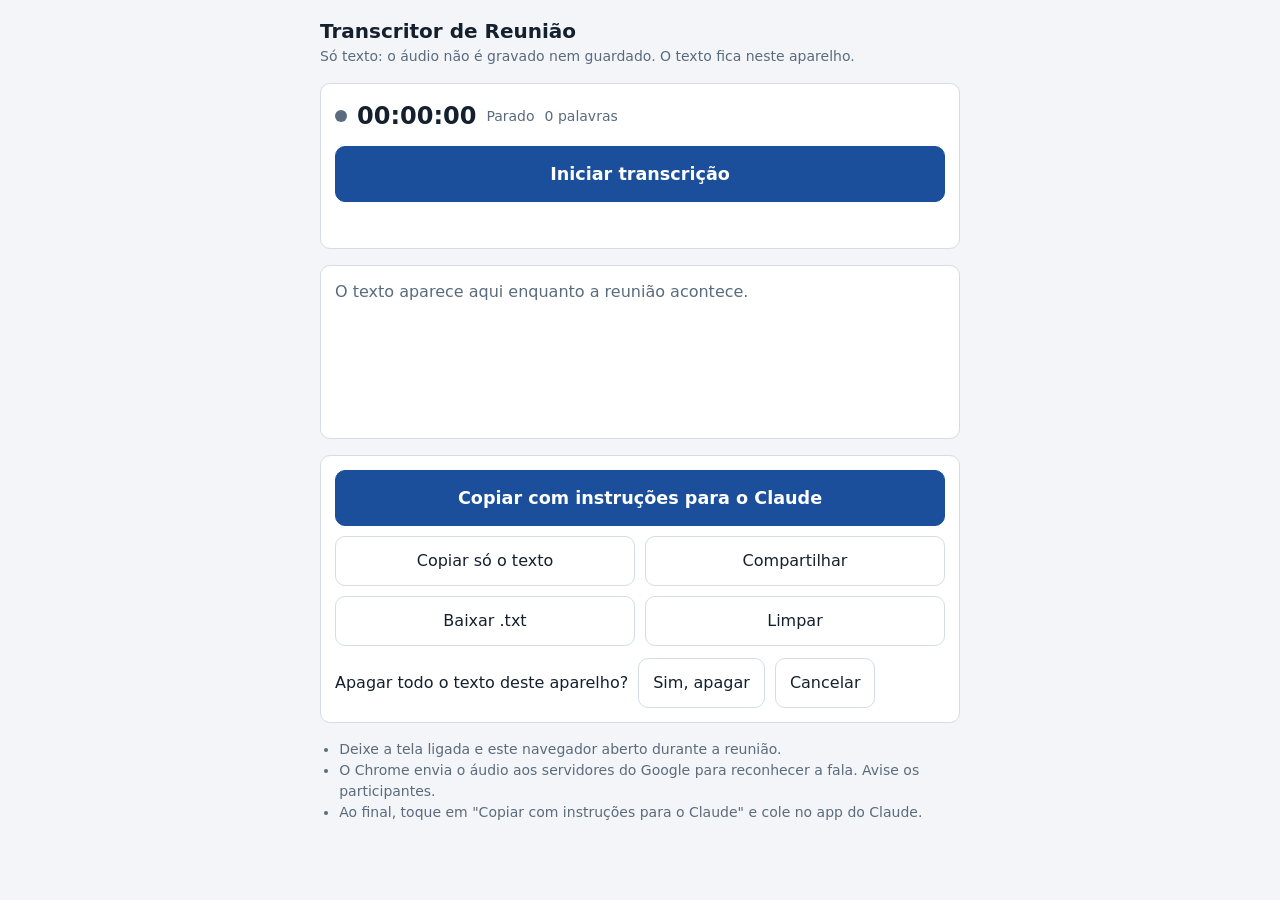
==== index.html @ 166cb1e6 "Transcritor de reunião (página web) Co-Authored-By: Claude Sonnet 5.5 <noreply@anthropic.com>" ====
<!doctype html>
<html lang="pt-BR">
<head>
<meta charset="utf-8">
<meta name="viewport" content="width=device-width, initial-scale=1, viewport-fit=cover">
<meta name="color-scheme" content="light dark">
<title>Transcritor de Reunião</title>
<style>
  /* Layout: coluna única de celular; controle grande no topo, texto ao vivo no meio, ações de saída embaixo. */
  :root {
    --bg: #f3f5f8; --fg: #14202e; --muted: #5a6b7d; --card: #ffffff; --line: #d5dce5;
    --accent: #1b4f9c; --accent-fg: #ffffff; --rec: #c0392b; --ok: #1f7a4d; --warn: #9a6200;
  }
  @media (prefers-color-scheme: dark) {
    :root { --bg: #0e151d; --fg: #e6edf5; --muted: #93a3b5; --card: #172230; --line: #2a3a4d;
      --accent: #6fa3ec; --accent-fg: #08121f; --rec: #ff6b5b; --ok: #4cc58a; --warn: #e0a84a; }
  }
  * { box-sizing: border-box; }
  html, body { margin: 0; }
  body { background: var(--bg); color: var(--fg); font: 16px/1.5 system-ui, -apple-system, "Segoe UI", Roboto, sans-serif;
    padding-inline: 16px; padding-block: max(16px, env(safe-area-inset-top)) max(24px, env(safe-area-inset-bottom)); }
  main { max-width: 640px; margin: 0 auto; display: flex; flex-direction: column; gap: 16px; }
  h1 { font-size: 1.25rem; margin: 0; }
  .sub { color: var(--muted); font-size: .875rem; margin: 0; }
  .card { background: var(--card); border: 1px solid var(--line); border-radius: 10px; padding: 14px; }
  .painel { display: flex; flex-direction: column; gap: 12px; }
  .estado { display: flex; align-items: center; gap: 10px; font-variant-numeric: tabular-nums; flex-wrap: wrap; }
  .ponto { width: 12px; height: 12px; border-radius: 50%; background: var(--muted); flex: none; }
  .gravando .ponto { background: var(--rec); animation: pulsa 1.2s infinite; }
  @keyframes pulsa { 50% { opacity: .25; } }
  @media (prefers-reduced-motion: reduce) { .gravando .ponto { animation: none; } }
  .tempo { font-size: 1.5rem; font-weight: 700; }
  .meta { color: var(--muted); font-size: .875rem; }
  button { font: inherit; border: 1px solid var(--line); background: var(--card); color: var(--fg);
    border-radius: 10px; padding: 12px 14px; min-height: 48px; cursor: pointer; }
  button:focus-visible { outline: 3px solid var(--accent); outline-offset: 2px; }
  button.principal { background: var(--accent); color: var(--accent-fg); border-color: var(--accent); font-weight: 700; font-size: 1.1rem; min-height: 56px; }
  .gravando button.principal { background: var(--rec); border-color: var(--rec); color: #fff; }
  .grade { display: grid; grid-template-columns: 1fr 1fr; gap: 10px; }
  .grade .largo { grid-column: 1 / -1; }
  #texto { max-height: 46vh; overflow-y: auto; min-height: 9rem; white-space: pre-wrap; word-wrap: break-word; overflow-wrap: anywhere; }
  .linha { margin: 0 0 8px; }
  .hora { color: var(--muted); font-variant-numeric: tabular-nums; font-size: .8125rem; margin-right: 6px; }
  .parcial { color: var(--muted); font-style: italic; }
  .vazio { color: var(--muted); }
  #aviso { font-size: .9rem; min-height: 1.4em; margin: 0; }
  #aviso.erro { color: var(--rec); } #aviso.ok { color: var(--ok); } #aviso.atencao { color: var(--warn); }
  .confirma { display: flex; gap: 10px; align-items: center; flex-wrap: wrap; }
  ul.notas { margin: 0; padding-left: 1.2rem; color: var(--muted); font-size: .875rem; }
</style>
</head>
<body>
<main id="raiz">
  <header>
    <h1>Transcritor de Reunião</h1>
    <p class="sub">Só texto: o áudio não é gravado nem guardado. O texto fica neste aparelho.</p>
  </header>

  <section class="card painel" aria-label="Controle">
    <div class="estado">
      <span class="ponto" aria-hidden="true"></span>
      <span class="tempo" id="tempo">00:00:00</span>
      <span class="meta" id="estado">Parado</span>
      <span class="meta" id="palavras">0 palavras</span>
    </div>
    <button class="principal" id="btnIniciar" type="button">Iniciar transcrição</button>
    <p id="aviso" role="status" aria-live="polite"></p>
  </section>

  <section class="card" aria-label="Texto">
    <div id="texto" tabindex="0"><span class="vazio">O texto aparece aqui enquanto a reunião acontece.</span></div>
  </section>

  <section class="card painel" aria-label="Saída">
    <div class="grade">
      <button class="largo principal" id="btnClaude" type="button">Copiar com instruções para o Claude</button>
      <button id="btnTexto" type="button">Copiar só o texto</button>
      <button id="btnCompartilhar" type="button">Compartilhar</button>
      <button id="btnBaixar" type="button">Baixar .txt</button>
      <button id="btnLimpar" type="button">Limpar</button>
    </div>
    <div class="confirma" id="confirma" hidden>
      <span>Apagar todo o texto deste aparelho?</span>
      <button id="btnSim" type="button">Sim, apagar</button>
      <button id="btnNao" type="button">Cancelar</button>
    </div>
  </section>

  <ul class="notas">
    <li>Deixe a tela ligada e este navegador aberto durante a reunião.</li>
    <li>O Chrome envia o áudio aos servidores do Google para reconhecer a fala. Avise os participantes.</li>
    <li>Ao final, toque em "Copiar com instruções para o Claude" e cole no app do Claude.</li>
  </ul>
</main>

<script>
(function () {
  "use strict";
  var CHAVE = "transcritor_reuniao_v1";
  var PROMPT = [
    "Abaixo está a transcrição bruta de uma reunião presencial, gerada por reconhecimento de voz. Não há identificação de quem fala. Faça um ETL completo e entregue um documento organizado.",
    "",
    "1) CORREÇÃO DE PORTUGUÊS (obrigatória): todo o texto deve sair em português do Brasil corrigido gramaticalmente e ortograficamente (acentuação, crase, concordância, regência, pontuação, maiúsculas). A fala oral vira escrita clara, sem mudar o sentido. Corrija erros evidentes de reconhecimento de voz (palavras trocadas, nomes, siglas) usando o contexto. Se algo estiver ambíguo, marque \"(trecho incerto)\". Não invente fatos nem atribua falas por suposição.",
    "",
    "2) ORGANIZAÇÃO: remova vícios de fala, repetições e conversa paralela. Agrupe por assunto.",
    "",
    "3) DOCUMENTO FINAL, com as seções:",
    "- Cabeçalho (título, data, duração aproximada, participantes citados)",
    "- Resumo executivo (até 8 linhas)",
    "- Decisões tomadas",
    "- Pendências e próximos passos (tabela: ação | responsável | prazo)",
    "- Tópicos discutidos (um bloco por assunto)",
    "- Números, datas, nomes e valores citados",
    "- Dúvidas em aberto e trechos incertos",
    "- Glossário (se houver termos técnicos)",
    "",
    "4) Antes de entregar, releia tudo procurando erros de português e corrija.",
    "",
    "Transcrição:"
  ].join("\n");

  var $ = function (id) { return document.getElementById(id); };
  var raiz = $("raiz"), elTexto = $("texto"), elTempo = $("tempo"), elEstado = $("estado"),
      elPalavras = $("palavras"), elAviso = $("aviso"), btnIniciar = $("btnIniciar");

  var SR = window.SpeechRecognition || window.webkitSpeechRecognition;
  var estado = { linhas: [], decorrido: 0 };   // linhas: {t: segundos, s: texto}
  var rec = null, rodando = false, parcial = "", ultimoFinal = "";
  var inicioSessao = 0, base = 0, relogio = null, wake = null, reinicios = 0;

  function pad(n) { return (n < 10 ? "0" : "") + n; }
  function hhmmss(s) { s = Math.floor(s); return pad(Math.floor(s / 3600)) + ":" + pad(Math.floor(s % 3600 / 60)) + ":" + pad(s % 60); }
  function aviso(msg, tipo) { elAviso.textContent = msg || ""; elAviso.className = tipo || ""; }

  function salvar() { try { localStorage.setItem(CHAVE, JSON.stringify(estado)); } catch (e) {} }
  function carregar() {
    try {
      var d = JSON.parse(localStorage.getItem(CHAVE) || "null");
      if (d && Array.isArray(d.linhas)) { estado = { linhas: d.linhas, decorrido: +d.decorrido || 0 }; }
    } catch (e) {}
  }

  function textoPuro() {
    return estado.linhas.map(function (l) { return "[" + hhmmss(l.t) + "] " + l.s; }).join("\n");
  }
  function contarPalavras() {
    return estado.linhas.reduce(function (n, l) { return n + l.s.split(/\s+/).filter(Boolean).length; }, 0);
  }

  function desenhar() {
    elTexto.textContent = "";
    if (!estado.linhas.length && !parcial) {
      var v = document.createElement("span"); v.className = "vazio";
      v.textContent = "O texto aparece aqui enquanto a reunião acontece.";
      elTexto.appendChild(v);
    }
    estado.linhas.forEach(function (l) {
      var p = document.createElement("p"); p.className = "linha";
      var h = document.createElement("span"); h.className = "hora"; h.textContent = hhmmss(l.t);
      p.appendChild(h); p.appendChild(document.createTextNode(l.s));
      elTexto.appendChild(p);
    });
    if (parcial) {
      var q = document.createElement("p"); q.className = "linha parcial"; q.textContent = parcial;
      elTexto.appendChild(q);
    }
    elTexto.scrollTop = elTexto.scrollHeight;
    var n = contarPalavras();
    elPalavras.textContent = n + (n === 1 ? " palavra" : " palavras");
  }

  function segundosAgora() { return base + (rodando ? (Date.now() - inicioSessao) / 1000 : 0); }
  function tick() { elTempo.textContent = hhmmss(segundosAgora()); }

  function adicionarFinal(txt) {
    txt = txt.replace(/\s+/g, " ").trim();
    if (!txt || txt === ultimoFinal) return;          // evita repetição comum no Chrome do Android
    ultimoFinal = txt;
    estado.linhas.push({ t: segundosAgora(), s: txt.charAt(0).toUpperCase() + txt.slice(1) });
    estado.decorrido = segundosAgora();
    salvar();
  }

  function criarRec() {
    var r = new SR();
    r.lang = "pt-BR"; r.continuous = true; r.interimResults = true; r.maxAlternatives = 1;
    r.onresult = function (ev) {
      var interino = "";
      for (var i = ev.resultIndex; i < ev.results.length; i++) {
        var res = ev.results[i];
        if (res.isFinal) { adicionarFinal(res[0].transcript); }
        else { interino += res[0].transcript; }
      }
      parcial = interino.trim();
      desenhar();
    };
    r.onerror = function (ev) {
      if (ev.error === "not-allowed" || ev.error === "service-not-allowed") {
        aviso("Microfone bloqueado. Permita o microfone para este site nas configurações do navegador.", "erro");
        parar(true);
      } else if (ev.error === "audio-capture") {
        aviso("Nenhum microfone encontrado.", "erro"); parar(true);
      } else if (ev.error === "network") {
        aviso("Sem internet para reconhecer a fala. Tentando de novo...", "atencao");
      }
      /* no-speech e aborted: o onend reinicia sozinho */
    };
    r.onend = function () {
      if (parcial) { adicionarFinal(parcial); parcial = ""; desenhar(); }
      if (rodando) {
        reinicios++;
        setTimeout(function () { if (rodando) { try { r.start(); } catch (e) {} } }, 250);
      }
    };
    return r;
  }

  async function pedirTelaLigada() {
    try { if (navigator.wakeLock) { wake = await navigator.wakeLock.request("screen"); } } catch (e) { wake = null; }
  }
  document.addEventListener("visibilitychange", function () {
    if (rodando && document.visibilityState === "visible") { pedirTelaLigada(); }
    if (rodando && document.visibilityState === "hidden") {
      aviso("A tela foi desligada ou o navegador saiu do primeiro plano: a transcrição pode ter parado.", "atencao");
    }
  });

  function iniciar() {
    if (!SR) { aviso("Este navegador não tem reconhecimento de voz. Use o Chrome no Android.", "erro"); return; }
    base = estado.decorrido; inicioSessao = Date.now(); ultimoFinal = ""; parcial = "";
    rec = criarRec(); rodando = true;
    try { rec.start(); } catch (e) { aviso("Não foi possível iniciar o microfone.", "erro"); rodando = false; return; }
    pedirTelaLigada();
    relogio = setInterval(tick, 500);
    raiz.classList.add("gravando");
    btnIniciar.textContent = "Parar transcrição";
    elEstado.textContent = "Ouvindo";
    aviso("Transcrevendo. Mantenha a tela ligada.", "ok");
  }

  function parar(porErro) {
    if (rodando) { estado.decorrido = segundosAgora(); }
    rodando = false;
    clearInterval(relogio);
    try { if (rec) rec.stop(); } catch (e) {}
    try { if (wake) wake.release(); } catch (e) {}
    wake = null;
    if (parcial) { adicionarFinal(parcial); parcial = ""; }
    salvar(); desenhar(); tick();
    raiz.classList.remove("gravando");
    btnIniciar.textContent = estado.linhas.length ? "Retomar transcrição" : "Iniciar transcrição";
    elEstado.textContent = "Parado";
    if (!porErro) aviso("Parado. O texto está salvo neste aparelho.", "ok");
  }

  btnIniciar.addEventListener("click", function () { rodando ? parar(false) : iniciar(); });

  async function copiar(txt, okMsg) {
    try { await navigator.clipboard.writeText(txt); aviso(okMsg, "ok"); }
    catch (e) {
      var ta = document.createElement("textarea"); ta.value = txt; ta.style.position = "fixed"; ta.style.opacity = "0";
      document.body.appendChild(ta); ta.select();
      var ok = false; try { ok = document.execCommand("copy"); } catch (e2) {}
      document.body.removeChild(ta);
      aviso(ok ? okMsg : "Não consegui copiar. Use Baixar .txt.", ok ? "ok" : "erro");
    }
  }
  function haTexto() { if (!estado.linhas.length) { aviso("Ainda não há texto.", "atencao"); return false; } return true; }

  $("btnClaude").addEventListener("click", function () {
    if (!haTexto()) return;
    var cab = "Data da reunião: " + new Date().toLocaleDateString("pt-BR") + " · Duração aproximada: " + hhmmss(estado.decorrido) + "\n\n";
    copiar(PROMPT + "\n\n" + cab + textoPuro(), "Copiado. Abra o app do Claude e cole.");
  });
  $("btnTexto").addEventListener("click", function () { if (haTexto()) copiar(textoPuro(), "Texto copiado."); });
  $("btnCompartilhar").addEventListener("click", async function () {
    if (!haTexto()) return;
    if (navigator.share) { try { await navigator.share({ title: "Transcrição da reunião", text: textoPuro() }); } catch (e) {} }
    else { copiar(textoPuro(), "Compartilhar não existe aqui. Texto copiado."); }
  });
  $("btnBaixar").addEventListener("click", function () {
    if (!haTexto()) return;
    var d = new Date(), nome = "reuniao_" + d.getFullYear() + "-" + pad(d.getMonth() + 1) + "-" + pad(d.getDate()) + "_" + pad(d.getHours()) + pad(d.getMinutes()) + ".txt";
    var a = document.createElement("a");
    a.href = URL.createObjectURL(new Blob([textoPuro() + "\n"], { type: "text/plain;charset=utf-8" }));
    a.download = nome; document.body.appendChild(a); a.click(); document.body.removeChild(a);
    setTimeout(function () { URL.revokeObjectURL(a.href); }, 5000);
  });
  $("btnLimpar").addEventListener("click", function () { if (rodando) { aviso("Pare a transcrição antes de limpar.", "atencao"); return; } $("confirma").hidden = false; });
  $("btnNao").addEventListener("click", function () { $("confirma").hidden = true; });
  $("btnSim").addEventListener("click", function () {
    estado = { linhas: [], decorrido: 0 }; salvar(); $("confirma").hidden = true;
    btnIniciar.textContent = "Iniciar transcrição"; desenhar(); tick(); aviso("Texto apagado.", "ok");
  });

  carregar(); desenhar(); tick();
  if (estado.linhas.length) { btnIniciar.textContent = "Retomar transcrição"; aviso("Texto anterior recuperado deste aparelho.", "atencao"); }
  if (!SR) { aviso("Este navegador não tem reconhecimento de voz. Abra no Chrome do Android.", "erro"); }
})();
</script>
</body>
</html>
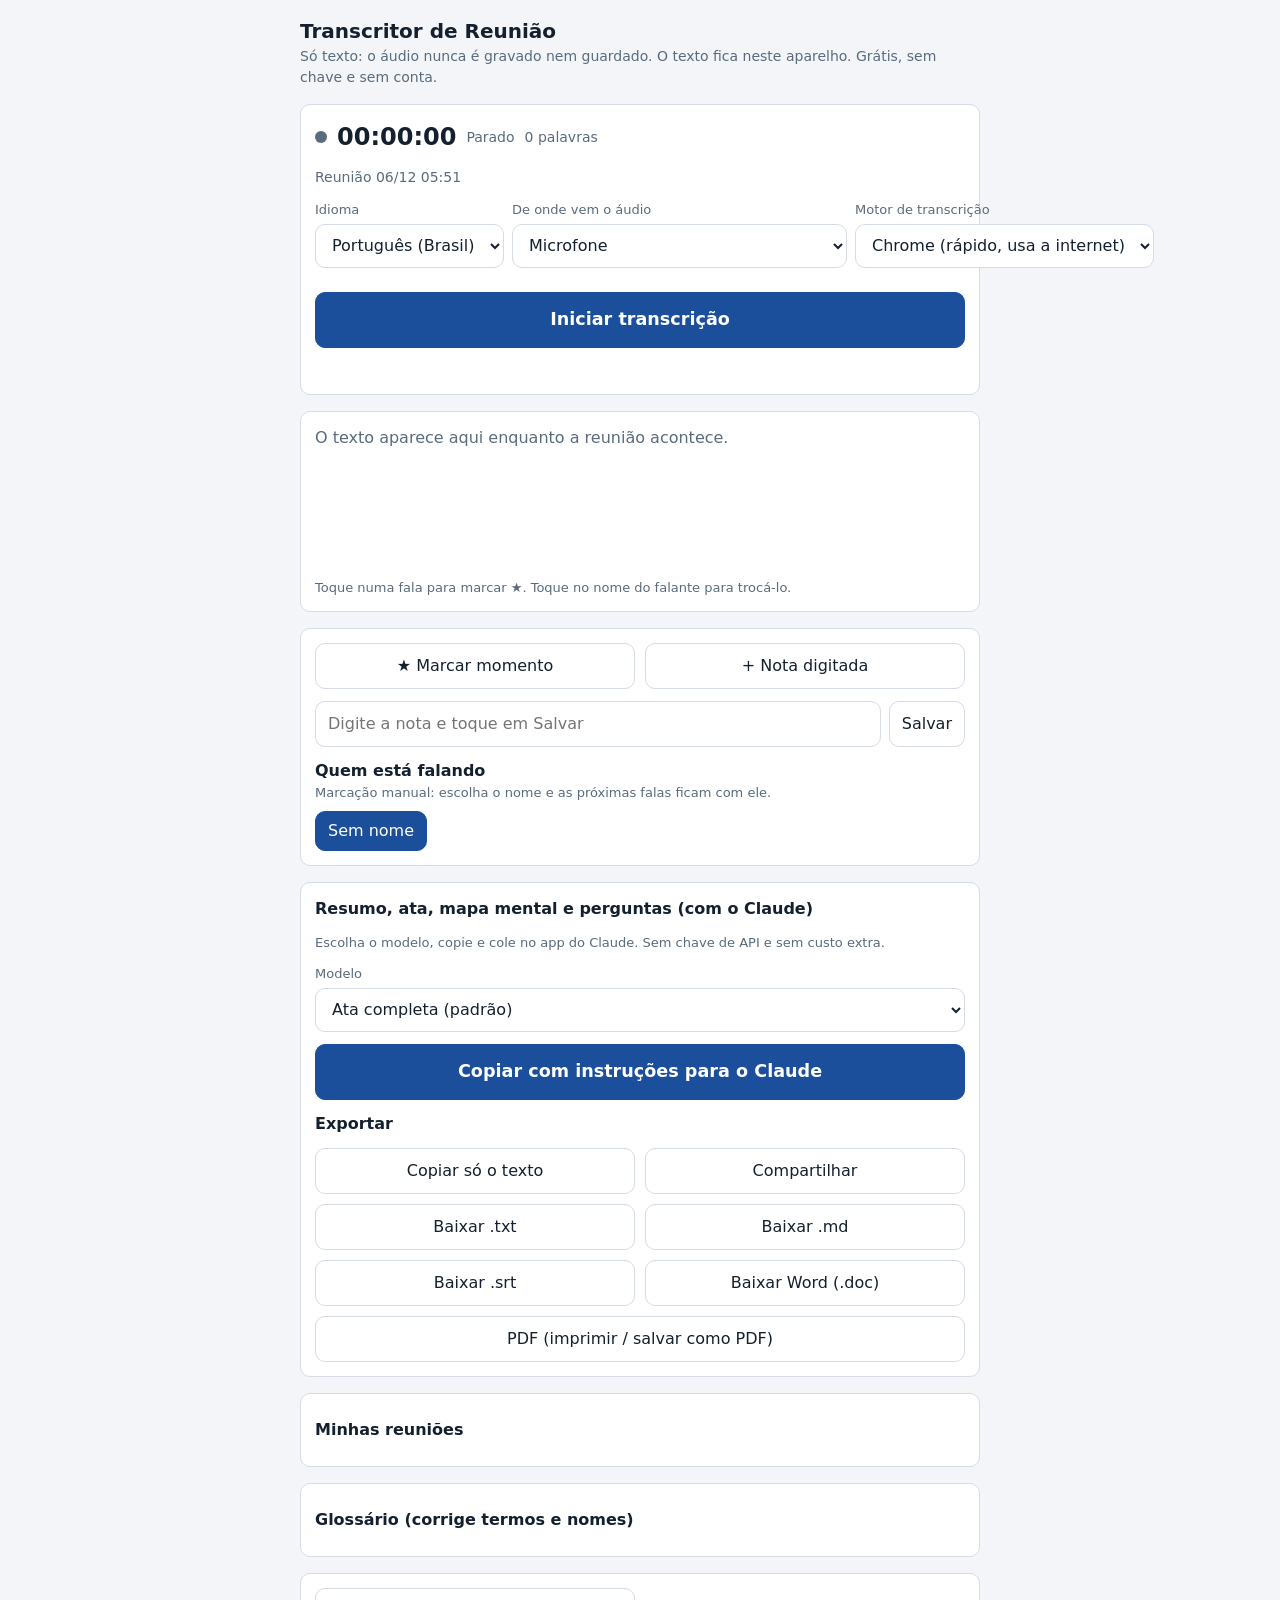
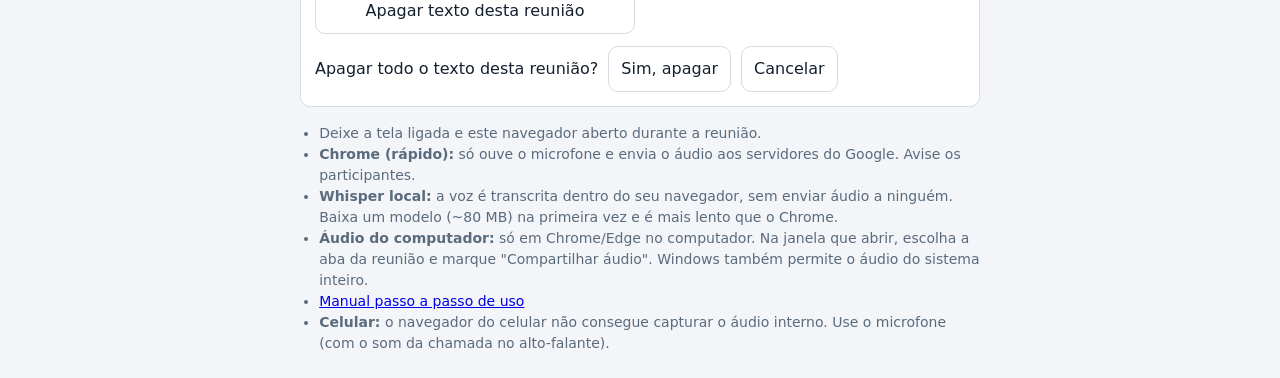
==== commit 5c4c9338: "Transcritor v2: inglês, áudio do computador, Whisper local, destaques, falantes, glossário, reuniões" ====
--- a/index.html
+++ b/index.html
@@ -6,21 +6,22 @@
 <meta name="color-scheme" content="light dark">
 <title>Transcritor de Reunião</title>
 <style>
-  /* Layout: coluna única de celular; controle grande no topo, texto ao vivo no meio, ações de saída embaixo. */
+  /* Layout: coluna única de celular; controle no topo, texto ao vivo no meio, ferramentas e saída embaixo. */
   :root {
     --bg: #f3f5f8; --fg: #14202e; --muted: #5a6b7d; --card: #ffffff; --line: #d5dce5;
-    --accent: #1b4f9c; --accent-fg: #ffffff; --rec: #c0392b; --ok: #1f7a4d; --warn: #9a6200;
+    --accent: #1b4f9c; --accent-fg: #ffffff; --rec: #c0392b; --ok: #1f7a4d; --warn: #9a6200; --star: #b8860b;
   }
   @media (prefers-color-scheme: dark) {
     :root { --bg: #0e151d; --fg: #e6edf5; --muted: #93a3b5; --card: #172230; --line: #2a3a4d;
-      --accent: #6fa3ec; --accent-fg: #08121f; --rec: #ff6b5b; --ok: #4cc58a; --warn: #e0a84a; }
+      --accent: #6fa3ec; --accent-fg: #08121f; --rec: #ff6b5b; --ok: #4cc58a; --warn: #e0a84a; --star: #f0c040; }
   }
   * { box-sizing: border-box; }
   html, body { margin: 0; }
   body { background: var(--bg); color: var(--fg); font: 16px/1.5 system-ui, -apple-system, "Segoe UI", Roboto, sans-serif;
     padding-inline: 16px; padding-block: max(16px, env(safe-area-inset-top)) max(24px, env(safe-area-inset-bottom)); }
-  main { max-width: 640px; margin: 0 auto; display: flex; flex-direction: column; gap: 16px; }
+  main { max-width: 680px; margin: 0 auto; display: flex; flex-direction: column; gap: 16px; }
   h1 { font-size: 1.25rem; margin: 0; }
+  h2 { font-size: 1rem; margin: 0; }
   .sub { color: var(--muted); font-size: .875rem; margin: 0; }
   .card { background: var(--card); border: 1px solid var(--line); border-radius: 10px; padding: 14px; }
   .painel { display: flex; flex-direction: column; gap: 12px; }
@@ -31,29 +32,54 @@
   @media (prefers-reduced-motion: reduce) { .gravando .ponto { animation: none; } }
   .tempo { font-size: 1.5rem; font-weight: 700; }
   .meta { color: var(--muted); font-size: .875rem; }
-  button { font: inherit; border: 1px solid var(--line); background: var(--card); color: var(--fg);
-    border-radius: 10px; padding: 12px 14px; min-height: 48px; cursor: pointer; }
-  button:focus-visible { outline: 3px solid var(--accent); outline-offset: 2px; }
+  button, select, input[type=text], textarea { font: inherit; color: var(--fg); background: var(--card); border: 1px solid var(--line);
+    border-radius: 10px; padding: 10px 12px; min-height: 44px; }
+  button { cursor: pointer; }
+  button:focus-visible, select:focus-visible, input:focus-visible, textarea:focus-visible, summary:focus-visible { outline: 3px solid var(--accent); outline-offset: 2px; }
   button.principal { background: var(--accent); color: var(--accent-fg); border-color: var(--accent); font-weight: 700; font-size: 1.1rem; min-height: 56px; }
-  .gravando button.principal { background: var(--rec); border-color: var(--rec); color: #fff; }
+  .gravando button.principal.iniciar { background: var(--rec); border-color: var(--rec); color: #fff; }
+  button[disabled], select[disabled] { opacity: .5; cursor: not-allowed; }
+  button.sel { border-color: var(--accent); background: var(--accent); color: var(--accent-fg); }
   .grade { display: grid; grid-template-columns: 1fr 1fr; gap: 10px; }
   .grade .largo { grid-column: 1 / -1; }
+  .campos { display: grid; grid-template-columns: 1fr 1fr 1fr; gap: 8px; }
+  @media (max-width: 520px) { .campos { grid-template-columns: 1fr; } }
+  label.campo { display: flex; flex-direction: column; gap: 4px; font-size: .8125rem; color: var(--muted); }
+  label.campo select { color: var(--fg); font-size: 1rem; }
+  textarea, input[type=text] { width: 100%; }
+  textarea { min-height: 5rem; resize: vertical; }
   #texto { max-height: 46vh; overflow-y: auto; min-height: 9rem; white-space: pre-wrap; word-wrap: break-word; overflow-wrap: anywhere; }
-  .linha { margin: 0 0 8px; }
+  .linha { margin: 0 0 8px; cursor: pointer; }
+  .linha.dest { border-left: 3px solid var(--star); padding-left: 8px; }
+  .linha.nota { color: var(--muted); }
+  .linha .estrela { color: var(--star); font-weight: 700; }
   .hora { color: var(--muted); font-variant-numeric: tabular-nums; font-size: .8125rem; margin-right: 6px; }
+  .quem { font-weight: 700; margin-right: 6px; cursor: pointer; text-decoration: underline dotted; }
   .parcial { color: var(--muted); font-style: italic; }
   .vazio { color: var(--muted); }
   #aviso { font-size: .9rem; min-height: 1.4em; margin: 0; }
   #aviso.erro { color: var(--rec); } #aviso.ok { color: var(--ok); } #aviso.atencao { color: var(--warn); }
   .confirma { display: flex; gap: 10px; align-items: center; flex-wrap: wrap; }
   ul.notas { margin: 0; padding-left: 1.2rem; color: var(--muted); font-size: .875rem; }
+  details > summary { cursor: pointer; font-weight: 700; min-height: 44px; display: flex; align-items: center; }
+  details[open] > summary { margin-bottom: 8px; }
+  .linhaflex { display: flex; gap: 8px; flex-wrap: wrap; align-items: center; }
+  .linhaflex > input { flex: 1 1 10rem; width: auto; }
+  .chips { display: flex; flex-wrap: wrap; gap: 8px; }
+  .chips button { min-height: 40px; padding: 6px 12px; }
+  .reuniao { border-top: 1px solid var(--line); padding-top: 10px; margin-top: 10px; display: flex; flex-direction: column; gap: 6px; }
+  .reuniao:first-child { border-top: 0; margin-top: 0; padding-top: 0; }
+  .reuniao .acoes { display: flex; gap: 6px; flex-wrap: wrap; }
+  .reuniao .acoes button { min-height: 40px; padding: 6px 10px; font-size: .9rem; }
+  .trecho { font-size: .875rem; color: var(--muted); margin: 0; }
+  .ajuda { font-size: .8125rem; color: var(--muted); margin: 0; }
 </style>
 </head>
 <body>
 <main id="raiz">
   <header>
     <h1>Transcritor de Reunião</h1>
-    <p class="sub">Só texto: o áudio não é gravado nem guardado. O texto fica neste aparelho.</p>
+    <p class="sub">Só texto: o áudio nunca é gravado nem guardado. O texto fica neste aparelho. Grátis, sem chave e sem conta.</p>
   </header>
 
   <section class="card painel" aria-label="Controle">
@@ -63,24 +89,111 @@
       <span class="meta" id="estado">Parado</span>
       <span class="meta" id="palavras">0 palavras</span>
     </div>
-    <button class="principal" id="btnIniciar" type="button">Iniciar transcrição</button>
+    <p class="meta" id="tituloAtual" style="margin:0"></p>
+    <div class="campos">
+      <label class="campo">Idioma
+        <select id="selIdioma"><option value="pt-BR">Português (Brasil)</option><option value="en-US">English (US)</option></select>
+      </label>
+      <label class="campo">De onde vem o áudio
+        <select id="selFonte">
+          <option value="mic">Microfone</option>
+          <option value="tela">Áudio do computador (aba/sistema)</option>
+          <option value="ambos">Computador + meu microfone</option>
+        </select>
+      </label>
+      <label class="campo">Motor de transcrição
+        <select id="selMotor">
+          <option value="chrome">Chrome (rápido, usa a internet)</option>
+          <option value="whisper">Whisper local (no navegador)</option>
+        </select>
+      </label>
+    </div>
+    <p class="ajuda" id="ajudaFonte"></p>
+    <button class="principal iniciar" id="btnIniciar" type="button">Iniciar transcrição</button>
     <p id="aviso" role="status" aria-live="polite"></p>
   </section>
 
   <section class="card" aria-label="Texto">
     <div id="texto" tabindex="0"><span class="vazio">O texto aparece aqui enquanto a reunião acontece.</span></div>
+    <p class="ajuda" style="margin-top:8px">Toque numa fala para marcar ★. Toque no nome do falante para trocá-lo.</p>
   </section>
 
+  <section class="card painel" aria-label="Durante a reunião">
+    <div class="grade">
+      <button id="btnDestaque" type="button">★ Marcar momento</button>
+      <button id="btnNota" type="button">+ Nota digitada</button>
+    </div>
+    <div class="linhaflex" id="boxNota" hidden>
+      <input type="text" id="inpNota" placeholder="Digite a nota e toque em Salvar" autocomplete="off">
+      <button id="btnSalvarNota" type="button">Salvar</button>
+    </div>
+    <div>
+      <h2>Quem está falando</h2>
+      <p class="ajuda">Marcação manual: escolha o nome e as próximas falas ficam com ele.</p>
+      <div class="chips" id="chipsFalantes" style="margin-top:8px"></div>
+    </div>
+  </section>
+
   <section class="card painel" aria-label="Saída">
+    <h2>Resumo, ata, mapa mental e perguntas (com o Claude)</h2>
+    <p class="ajuda">Escolha o modelo, copie e cole no app do Claude. Sem chave de API e sem custo extra.</p>
+    <label class="campo">Modelo
+      <select id="selModelo"></select>
+    </label>
+    <div id="boxPergunta" hidden>
+      <label class="campo">Sua pergunta sobre a reunião
+        <textarea id="inpPergunta" placeholder="Ex.: o que ficou combinado com o João e até quando?"></textarea>
+      </label>
+    </div>
+    <button class="principal" id="btnClaude" type="button">Copiar com instruções para o Claude</button>
+    <h2>Exportar</h2>
     <div class="grade">
-      <button class="largo principal" id="btnClaude" type="button">Copiar com instruções para o Claude</button>
       <button id="btnTexto" type="button">Copiar só o texto</button>
       <button id="btnCompartilhar" type="button">Compartilhar</button>
-      <button id="btnBaixar" type="button">Baixar .txt</button>
-      <button id="btnLimpar" type="button">Limpar</button>
+      <button id="btnTxt" type="button">Baixar .txt</button>
+      <button id="btnMd" type="button">Baixar .md</button>
+      <button id="btnSrt" type="button">Baixar .srt</button>
+      <button id="btnDoc" type="button">Baixar Word (.doc)</button>
+      <button class="largo" id="btnPdf" type="button">PDF (imprimir / salvar como PDF)</button>
+    </div>
+  </section>
+
+  <section class="card" aria-label="Reuniões">
+    <details id="detReunioes">
+      <summary>Minhas reuniões</summary>
+      <div class="linhaflex">
+        <button id="btnNova" type="button" class="principal" style="min-height:48px;font-size:1rem">Nova reunião</button>
+      </div>
+      <div style="margin-top:10px"><input type="text" id="inpBusca" placeholder="Buscar em todas as reuniões" autocomplete="off"></div>
+      <div id="listaReunioes" style="margin-top:8px"></div>
+      <details id="detLixeira" style="margin-top:10px"><summary>Lixeira</summary><div id="listaLixeira"></div></details>
+    </details>
+  </section>
+
+  <section class="card" aria-label="Glossário">
+    <details>
+      <summary>Glossário (corrige termos e nomes)</summary>
+      <p class="ajuda">Uma regra por linha, no formato <b>errado = certo</b>. Vale para o texto novo, em qualquer idioma.</p>
+      <textarea id="inpGlossario" placeholder="cloude = Claude&#10;kiwi fai = Kiwify" spellcheck="false"></textarea>
+      <div class="linhaflex" style="margin-top:8px">
+        <button id="btnGlossario" type="button">Salvar glossário</button>
+        <button id="btnAplicarGlossario" type="button">Aplicar na reunião aberta</button>
+      </div>
+      <h2 style="margin-top:14px">Nomes de falantes</h2>
+      <div class="linhaflex" style="margin-top:8px">
+        <input type="text" id="inpFalante" placeholder="Nome (ex.: Maria)" autocomplete="off">
+        <button id="btnAddFalante" type="button">Adicionar</button>
+        <button id="btnLimpaFalantes" type="button">Remover todos</button>
+      </div>
+    </details>
+  </section>
+
+  <section class="card painel" aria-label="Limpar">
+    <div class="grade">
+      <button id="btnLimpar" type="button">Apagar texto desta reunião</button>
     </div>
     <div class="confirma" id="confirma" hidden>
-      <span>Apagar todo o texto deste aparelho?</span>
+      <span>Apagar todo o texto desta reunião?</span>
       <button id="btnSim" type="button">Sim, apagar</button>
       <button id="btnNao" type="button">Cancelar</button>
     </div>
@@ -88,133 +201,311 @@
 
   <ul class="notas">
     <li>Deixe a tela ligada e este navegador aberto durante a reunião.</li>
-    <li>O Chrome envia o áudio aos servidores do Google para reconhecer a fala. Avise os participantes.</li>
-    <li>Ao final, toque em "Copiar com instruções para o Claude" e cole no app do Claude.</li>
+    <li><b>Chrome (rápido):</b> só ouve o microfone e envia o áudio aos servidores do Google. Avise os participantes.</li>
+    <li><b>Whisper local:</b> a voz é transcrita dentro do seu navegador, sem enviar áudio a ninguém. Baixa um modelo (~80 MB) na primeira vez e é mais lento que o Chrome.</li>
+    <li><b>Áudio do computador:</b> só em Chrome/Edge no computador. Na janela que abrir, escolha a aba da reunião e marque "Compartilhar áudio". Windows também permite o áudio do sistema inteiro.</li>
+    <li><a href="manual.html">Manual passo a passo de uso</a></li>
+    <li><b>Celular:</b> o navegador do celular não consegue capturar o áudio interno. Use o microfone (com o som da chamada no alto-falante).</li>
   </ul>
 </main>
 
 <script>
 (function () {
   "use strict";
-  var CHAVE = "transcritor_reuniao_v1";
-  var PROMPT = [
-    "Abaixo está a transcrição bruta de uma reunião presencial, gerada por reconhecimento de voz. Não há identificação de quem fala. Faça um ETL completo e entregue um documento organizado.",
+  var CHAVE = "transcritor_reuniao_v2", CHAVE1 = "transcritor_reuniao_v1";
+  var URL_TRANSFORMERS = "https://cdn.jsdelivr.net/npm/@huggingface/transformers@3";
+  var MODELO_WHISPER = "Xenova/whisper-base";
+  var TAXA = 16000;
+
+  /* ---------- Modelos de instruções para colar no Claude ---------- */
+  var BASE = [
+    "Abaixo está a transcrição bruta de uma reunião, gerada por reconhecimento de voz. Pode haver erros de reconhecimento. Linhas com \"NOTA\" são anotações digitadas pelo usuário; linhas com ★ são momentos que o usuário marcou como importantes; nomes antes dos dois pontos foram marcados manualmente (podem faltar ou estar errados). Não invente fatos nem atribua falas por suposição.",
     "",
-    "1) CORREÇÃO DE PORTUGUÊS (obrigatória): todo o texto deve sair em português do Brasil corrigido gramaticalmente e ortograficamente (acentuação, crase, concordância, regência, pontuação, maiúsculas). A fala oral vira escrita clara, sem mudar o sentido. Corrija erros evidentes de reconhecimento de voz (palavras trocadas, nomes, siglas) usando o contexto. Se algo estiver ambíguo, marque \"(trecho incerto)\". Não invente fatos nem atribua falas por suposição.",
-    "",
-    "2) ORGANIZAÇÃO: remova vícios de fala, repetições e conversa paralela. Agrupe por assunto.",
-    "",
-    "3) DOCUMENTO FINAL, com as seções:",
-    "- Cabeçalho (título, data, duração aproximada, participantes citados)",
-    "- Resumo executivo (até 8 linhas)",
-    "- Decisões tomadas",
-    "- Pendências e próximos passos (tabela: ação | responsável | prazo)",
-    "- Tópicos discutidos (um bloco por assunto)",
-    "- Números, datas, nomes e valores citados",
-    "- Dúvidas em aberto e trechos incertos",
-    "- Glossário (se houver termos técnicos)",
-    "",
-    "4) Antes de entregar, releia tudo procurando erros de português e corrija.",
-    "",
-    "Transcrição:"
+    "REGRAS: entregue em português do Brasil corrigido (acentuação, crase, concordância, pontuação). Se a reunião estiver em outro idioma, traduza para o português e mantenha em itálico os termos originais importantes. Corrija erros evidentes de reconhecimento usando o contexto; se algo for ambíguo, marque \"(trecho incerto)\". Remova vícios de fala e repetições. Releia tudo no fim procurando erros."
   ].join("\n");
+
+  var MODELOS = {
+    ata: { nome: "Ata completa (padrão)", p: [
+      "TAREFA: ETL completo da reunião e documento final com as seções:",
+      "- Cabeçalho (título, data, duração aproximada, participantes citados)",
+      "- Resumo executivo (até 8 linhas)",
+      "- Decisões tomadas",
+      "- Pendências e próximos passos (tabela: ação | responsável | prazo)",
+      "- Tópicos discutidos (um bloco por assunto)",
+      "- Números, datas, nomes e valores citados",
+      "- Momentos marcados com ★ (o que foi dito e por que importa)",
+      "- Dúvidas em aberto e trechos incertos",
+      "- Glossário (se houver termos técnicos)"] },
+    executivo: { nome: "Resumo executivo curto", p: [
+      "TAREFA: resumo de no máximo 10 linhas para quem não participou, seguido de 3 a 5 decisões e as pendências mais urgentes."] },
+    vendas: { nome: "Chamada de vendas / cliente", p: [
+      "TAREFA: nota de reunião comercial com: perfil do cliente, dores e necessidades, objeções, interesse (alto/médio/baixo, com o motivo), orçamento e prazo citados, próximos passos com data, riscos e um rascunho curto de e-mail de follow-up."] },
+    entrevista: { nome: "Entrevista / candidato", p: [
+      "TAREFA: resumo estruturado da entrevista: perguntas e respostas principais (formato Q&A), pontos fortes, pontos de atenção, citações marcantes e uma avaliação final objetiva, sem inventar nada."] },
+    aula: { nome: "Aula / palestra", p: [
+      "TAREFA: anotações de estudo com: tema, conceitos-chave com definição, exemplos citados, passo a passo (se houver), 10 perguntas de revisão com respostas e um resumo de 1 parágrafo."] },
+    mapa: { nome: "Mapa mental", p: [
+      "TAREFA: mapa mental da reunião. Entregue (1) um bloco de código Mermaid com `mindmap` (raiz = tema da reunião; ramos = assuntos, decisões, pendências; folhas = detalhes curtos) e (2) o mesmo conteúdo como lista com marcadores indentada, para copiar em qualquer app."] },
+    tarefas: { nome: "Só tarefas e decisões", p: [
+      "TAREFA: extraia apenas (1) decisões, (2) tarefas em tabela (ação | responsável | prazo | prioridade) e (3) pendências sem dono. Se faltar responsável ou prazo, escreva \"não definido\"."] },
+    perguntar: { nome: "Perguntar à reunião", p: [
+      "TAREFA: responda à pergunta do usuário usando SOMENTE a transcrição. Cite o horário [hh:mm:ss] dos trechos usados. Se a resposta não estiver na transcrição, diga que não foi dita."] },
+    livre: { nome: "Só a transcrição (sem tarefa)", p: [
+      "TAREFA: aguarde minha próxima instrução. Por ora, apenas corrija o português da transcrição e devolva o texto limpo, mantendo os horários."] }
+  };
 
   var $ = function (id) { return document.getElementById(id); };
   var raiz = $("raiz"), elTexto = $("texto"), elTempo = $("tempo"), elEstado = $("estado"),
       elPalavras = $("palavras"), elAviso = $("aviso"), btnIniciar = $("btnIniciar");
 
   var SR = window.SpeechRecognition || window.webkitSpeechRecognition;
-  var estado = { linhas: [], decorrido: 0 };   // linhas: {t: segundos, s: texto}
-  var rec = null, rodando = false, parcial = "", ultimoFinal = "";
-  var inicioSessao = 0, base = 0, relogio = null, wake = null, reinicios = 0;
+  var CELULAR = /Android|iPhone|iPad|iPod/i.test(navigator.userAgent);
+  var TEM_TELA = !!(navigator.mediaDevices && navigator.mediaDevices.getDisplayMedia) && !CELULAR;
+
+  /* ---------- Estado e persistência ---------- */
+  var S = { atual: null, reunioes: [], glossario: "", falantes: [], cfg: { lang: "pt-BR", fonte: "mic", motor: "chrome", falante: "" } };
+  var rodando = false, parcial = "", ultimoFinal = "", rec = null;
+  var inicioSessao = 0, base = 0, relogio = null, wake = null;
 
   function pad(n) { return (n < 10 ? "0" : "") + n; }
   function hhmmss(s) { s = Math.floor(s); return pad(Math.floor(s / 3600)) + ":" + pad(Math.floor(s % 3600 / 60)) + ":" + pad(s % 60); }
   function aviso(msg, tipo) { elAviso.textContent = msg || ""; elAviso.className = tipo || ""; }
-
-  function salvar() { try { localStorage.setItem(CHAVE, JSON.stringify(estado)); } catch (e) {} }
+  function novoId() { return "r" + Date.now().toString(36) + Math.random().toString(36).slice(2, 5); }
+  function dataCurta(ms) { var d = new Date(ms); return pad(d.getDate()) + "/" + pad(d.getMonth() + 1) + " " + pad(d.getHours()) + ":" + pad(d.getMinutes()); }
+
+  function salvar() { try { localStorage.setItem(CHAVE, JSON.stringify(S)); } catch (e) {} }
+  function novaReuniao() {
+    var m = { id: novoId(), titulo: "Reunião " + dataCurta(Date.now()), criada: Date.now(), decorrido: 0, linhas: [], lixo: false };
+    S.reunioes.push(m); S.atual = m.id; return m;
+  }
+  function cur() {
+    for (var i = 0; i < S.reunioes.length; i++) { if (S.reunioes[i].id === S.atual && !S.reunioes[i].lixo) return S.reunioes[i]; }
+    for (var j = 0; j < S.reunioes.length; j++) { if (!S.reunioes[j].lixo) { S.atual = S.reunioes[j].id; return S.reunioes[j]; } }
+    return novaReuniao();
+  }
   function carregar() {
     try {
       var d = JSON.parse(localStorage.getItem(CHAVE) || "null");
-      if (d && Array.isArray(d.linhas)) { estado = { linhas: d.linhas, decorrido: +d.decorrido || 0 }; }
+      if (d && Array.isArray(d.reunioes)) {
+        S.atual = d.atual; S.reunioes = d.reunioes; S.glossario = d.glossario || ""; S.falantes = d.falantes || [];
+        for (var k in S.cfg) { if (d.cfg && d.cfg[k] !== undefined) S.cfg[k] = d.cfg[k]; }
+        return;
+      }
+      var v1 = JSON.parse(localStorage.getItem(CHAVE1) || "null");   // migra a versão antiga (uma única reunião)
+      if (v1 && Array.isArray(v1.linhas) && v1.linhas.length) {
+        var m = novaReuniao(); m.titulo = "Reunião anterior";
+        m.linhas = v1.linhas.map(function (l) { return { t: l.t, s: l.s, f: "", k: "fala" }; });
+        m.decorrido = +v1.decorrido || 0;
+      }
     } catch (e) {}
   }
 
-  function textoPuro() {
-    return estado.linhas.map(function (l) { return "[" + hhmmss(l.t) + "] " + l.s; }).join("\n");
-  }
-  function contarPalavras() {
-    return estado.linhas.reduce(function (n, l) { return n + l.s.split(/\s+/).filter(Boolean).length; }, 0);
-  }
-
+  /* ---------- Texto, glossário, contagem ---------- */
+  function cap(t) { return t.charAt(0).toUpperCase() + t.slice(1); }
+  function esc(s) { return s.replace(/[.*+?^${}()|[\]\\]/g, "\\$&"); }
+  function regrasGlossario() {
+    return S.glossario.split("\n").map(function (l) {
+      var i = l.indexOf("="); if (i < 1) return null;
+      var a = l.slice(0, i).trim(), b = l.slice(i + 1).trim();
+      return a ? { re: new RegExp("(^|[^\\p{L}\\p{N}])" + esc(a) + "(?![\\p{L}\\p{N}])", "giu"), b: b } : null;
+    }).filter(Boolean);
+  }
+  function aplicarGlossario(t) {
+    regrasGlossario().forEach(function (r) { t = t.replace(r.re, function (_m, pre) { return pre + r.b; }); });
+    return t;
+  }
+  function linhaTexto(l) {
+    var q = l.f ? l.f + ": " : "";
+    if (l.k === "dest") return "[" + hhmmss(l.t) + "] ★ MOMENTO IMPORTANTE";
+    if (l.k === "nota") return "[" + hhmmss(l.t) + "] NOTA: " + l.s;
+    return "[" + hhmmss(l.t) + "] " + (l.d ? "★ " : "") + q + l.s;
+  }
+  function textoPuro(m) { return (m || cur()).linhas.map(linhaTexto).join("\n"); }
+  function contarPalavras(m) {
+    return m.linhas.reduce(function (n, l) { return n + (l.k === "dest" ? 0 : l.s.split(/\s+/).filter(Boolean).length); }, 0);
+  }
+  function segAgora() { return base + (rodando ? (Date.now() - inicioSessao) / 1000 : 0); }
+
+  function addLinha(txt, t, k) {
+    txt = txt.replace(/\s+/g, " ").trim();
+    if (!txt && k !== "dest") return;
+    if (k !== "nota" && k !== "dest") txt = aplicarGlossario(cap(txt));
+    var m = cur();
+    m.linhas.push({ t: t == null ? segAgora() : t, s: txt, f: (k === "nota" || k === "dest") ? "" : S.cfg.falante, k: k || "fala" });
+    m.decorrido = Math.max(m.decorrido, segAgora());
+    salvar();
+  }
+
+  /* ---------- Desenho ---------- */
   function desenhar() {
+    var m = cur();
+    $("tituloAtual").textContent = m.titulo;
     elTexto.textContent = "";
-    if (!estado.linhas.length && !parcial) {
+    if (!m.linhas.length && !parcial) {
       var v = document.createElement("span"); v.className = "vazio";
       v.textContent = "O texto aparece aqui enquanto a reunião acontece.";
       elTexto.appendChild(v);
     }
-    estado.linhas.forEach(function (l) {
-      var p = document.createElement("p"); p.className = "linha";
-      var h = document.createElement("span"); h.className = "hora"; h.textContent = hhmmss(l.t);
-      p.appendChild(h); p.appendChild(document.createTextNode(l.s));
+    m.linhas.forEach(function (l, i) {
+      var p = document.createElement("p");
+      p.className = "linha" + (l.d || l.k === "dest" ? " dest" : "") + (l.k === "nota" ? " nota" : "");
+      var h = document.createElement("span"); h.className = "hora"; h.textContent = hhmmss(l.t); p.appendChild(h);
+      if (l.k === "dest") {
+        var e = document.createElement("span"); e.className = "estrela"; e.textContent = "★ Momento marcado"; p.appendChild(e);
+      } else {
+        if (l.d) { var s2 = document.createElement("span"); s2.className = "estrela"; s2.textContent = "★ "; p.appendChild(s2); }
+        if (l.k === "nota") { var n = document.createElement("b"); n.textContent = "Nota: "; p.appendChild(n); }
+        else if (l.f) {
+          var q = document.createElement("span"); q.className = "quem"; q.textContent = l.f + ":"; q.dataset.i = i; q.title = "Trocar falante"; p.appendChild(q);
+        } else if (S.falantes.length && l.k === "fala") {
+          var q2 = document.createElement("span"); q2.className = "quem"; q2.textContent = "[quem?]"; q2.dataset.i = i; q2.style.fontWeight = "400"; p.appendChild(q2);
+        }
+        p.appendChild(document.createTextNode(l.s));
+      }
+      p.dataset.i = i;
       elTexto.appendChild(p);
     });
     if (parcial) {
-      var q = document.createElement("p"); q.className = "linha parcial"; q.textContent = parcial;
-      elTexto.appendChild(q);
+      var pp = document.createElement("p"); pp.className = "linha parcial"; pp.textContent = parcial; elTexto.appendChild(pp);
     }
     elTexto.scrollTop = elTexto.scrollHeight;
-    var n = contarPalavras();
-    elPalavras.textContent = n + (n === 1 ? " palavra" : " palavras");
-  }
-
-  function segundosAgora() { return base + (rodando ? (Date.now() - inicioSessao) / 1000 : 0); }
-  function tick() { elTempo.textContent = hhmmss(segundosAgora()); }
-
-  function adicionarFinal(txt) {
-    txt = txt.replace(/\s+/g, " ").trim();
-    if (!txt || txt === ultimoFinal) return;          // evita repetição comum no Chrome do Android
-    ultimoFinal = txt;
-    estado.linhas.push({ t: segundosAgora(), s: txt.charAt(0).toUpperCase() + txt.slice(1) });
-    estado.decorrido = segundosAgora();
-    salvar();
-  }
-
+    var c = contarPalavras(m);
+    elPalavras.textContent = c + (c === 1 ? " palavra" : " palavras");
+    btnIniciar.textContent = rodando ? "Parar transcrição" : (m.linhas.length ? "Retomar transcrição" : "Iniciar transcrição");
+  }
+
+  elTexto.addEventListener("click", function (ev) {
+    var alvo = ev.target, m = cur();
+    var q = alvo.closest && alvo.closest(".quem");
+    var p = alvo.closest && alvo.closest(".linha");
+    if (!p || p.dataset.i === undefined) return;
+    var l = m.linhas[+p.dataset.i]; if (!l) return;
+    if (q) {                                           // cicla o falante da linha
+      var lista = [""].concat(S.falantes), pos = lista.indexOf(l.f || "");
+      l.f = lista[(pos + 1) % lista.length];
+    } else if (l.k !== "dest") { l.d = !l.d; }          // marca/desmarca ★
+    else { m.linhas.splice(+p.dataset.i, 1); }
+    salvar(); desenhar();
+  });
+
+  function tick() { elTempo.textContent = hhmmss(segAgora()); }
+
+  /* ---------- Motor 1: reconhecimento do Chrome (só microfone) ---------- */
   function criarRec() {
     var r = new SR();
-    r.lang = "pt-BR"; r.continuous = true; r.interimResults = true; r.maxAlternatives = 1;
+    r.lang = S.cfg.lang; r.continuous = true; r.interimResults = true; r.maxAlternatives = 1;
     r.onresult = function (ev) {
       var interino = "";
       for (var i = ev.resultIndex; i < ev.results.length; i++) {
         var res = ev.results[i];
-        if (res.isFinal) { adicionarFinal(res[0].transcript); }
-        else { interino += res[0].transcript; }
+        if (res.isFinal) { finalChrome(res[0].transcript); } else { interino += res[0].transcript; }
       }
-      parcial = interino.trim();
-      desenhar();
+      parcial = interino.trim(); desenhar();
     };
     r.onerror = function (ev) {
       if (ev.error === "not-allowed" || ev.error === "service-not-allowed") {
-        aviso("Microfone bloqueado. Permita o microfone para este site nas configurações do navegador.", "erro");
-        parar(true);
-      } else if (ev.error === "audio-capture") {
-        aviso("Nenhum microfone encontrado.", "erro"); parar(true);
-      } else if (ev.error === "network") {
-        aviso("Sem internet para reconhecer a fala. Tentando de novo...", "atencao");
-      }
-      /* no-speech e aborted: o onend reinicia sozinho */
+        aviso("Microfone bloqueado. Permita o microfone para este site nas configurações do navegador.", "erro"); parar(true);
+      } else if (ev.error === "audio-capture") { aviso("Nenhum microfone encontrado.", "erro"); parar(true); }
+      else if (ev.error === "network") { aviso("Sem internet para reconhecer a fala. Tentando de novo...", "atencao"); }
     };
     r.onend = function () {
-      if (parcial) { adicionarFinal(parcial); parcial = ""; desenhar(); }
-      if (rodando) {
-        reinicios++;
-        setTimeout(function () { if (rodando) { try { r.start(); } catch (e) {} } }, 250);
-      }
+      if (parcial) { finalChrome(parcial); parcial = ""; desenhar(); }
+      if (rodando && S.cfg.motor === "chrome") { setTimeout(function () { if (rodando) { try { r.start(); } catch (e) {} } }, 250); }
     };
     return r;
   }
-
+  function finalChrome(txt) {
+    txt = txt.replace(/\s+/g, " ").trim();
+    if (!txt || txt === ultimoFinal) return;           // evita repetição comum no Chrome do Android
+    ultimoFinal = txt; addLinha(txt);
+  }
+
+  /* ---------- Motor 2: Whisper local (qualquer fonte de áudio) ---------- */
+  var asr = null, carregandoModelo = null, actx = null, proc = null, fluxos = [], pedacos = [], tam = 0,
+      silencio = 0, iniPedaco = 0, fila = Promise.resolve(), pendentes = 0;
+
+  function carregarModelo() {
+    if (asr) return Promise.resolve(asr);
+    if (carregandoModelo) return carregandoModelo;
+    aviso("Baixando o modelo de voz (só na primeira vez, ~80 MB)...", "atencao");
+    carregandoModelo = import(URL_TRANSFORMERS).then(function (mod) {
+      return mod.pipeline("automatic-speech-recognition", MODELO_WHISPER, {
+        progress_callback: function (p) { if (p && p.status === "progress" && rodando) { aviso("Baixando modelo de voz: " + Math.round(p.progress) + "%", "atencao"); } }
+      });
+    }).then(function (p) { asr = p; if (rodando) aviso("Modelo pronto. Transcrevendo (aparece alguns segundos depois da fala).", "ok"); return p; })
+      .catch(function (e) { carregandoModelo = null; throw e; });
+    return carregandoModelo;
+  }
+
+  var ALUCINACOES = /^(obrigad[oa][.!]?|legendas? pela comunidade.*|thanks for watching[.!]?|thank you[.!]?|you|\.+|\[.*\]|\(.*\)|♪.*)$/i;
+
+  function enviarPedaco() {
+    if (!tam) return;
+    var dados = new Float32Array(tam), o = 0;
+    pedacos.forEach(function (b) { dados.set(b, o); o += b.length; });
+    var t0 = iniPedaco; pedacos = []; tam = 0; silencio = 0;
+    if (dados.length < TAXA * 1.0) return;
+    pendentes++;
+    if (pendentes > 3) aviso("A transcrição está atrasada em relação à fala. Troque para o motor Chrome se for só microfone.", "atencao");
+    var lang = S.cfg.lang === "en-US" ? "english" : "portuguese";
+    fila = fila.then(function () { return carregarModelo(); }).then(function (m) {
+      return m(dados, { language: lang, task: "transcribe" });
+    }).then(function (r) {
+      var txt = ((r && r.text) || "").trim();
+      if (txt && !ALUCINACOES.test(txt)) { addLinha(txt, t0); desenhar(); }
+    }).catch(function (e) {
+      aviso("Falha no Whisper: " + (e && e.message ? e.message : e), "erro");
+    }).then(function () { pendentes--; });
+  }
+
+  function aoReceberAudio(ev) {
+    var entrada = ev.inputBuffer.getChannelData(0), n = entrada.length, soma = 0, i;
+    for (i = 0; i < n; i++) soma += entrada[i] * entrada[i];
+    var rms = Math.sqrt(soma / n), falando = rms > 0.012;
+    if (!tam && !falando) return;                      // descarta silêncio inicial
+    if (!tam) iniPedaco = segAgora();
+    pedacos.push(new Float32Array(entrada)); tam += n;
+    silencio = falando ? 0 : silencio + n;
+    if ((tam >= TAXA * 6 && silencio >= TAXA * 0.7) || tam >= TAXA * 20) enviarPedaco();
+  }
+
+  async function abrirFluxos() {
+    var lista = [];
+    if (S.cfg.fonte === "mic" || S.cfg.fonte === "ambos") {
+      lista.push(await navigator.mediaDevices.getUserMedia({ audio: { echoCancellation: true, noiseSuppression: true } }));
+    }
+    if (S.cfg.fonte === "tela" || S.cfg.fonte === "ambos") {
+      var tela = await navigator.mediaDevices.getDisplayMedia({ video: true, audio: true });
+      tela.getVideoTracks().forEach(function (t) { t.stop(); });   // só o áudio interessa
+      if (!tela.getAudioTracks().length) {
+        lista.forEach(function (s) { s.getTracks().forEach(function (t) { t.stop(); }); });
+        throw new Error("sem-audio-tela");
+      }
+      tela.getAudioTracks()[0].addEventListener("ended", function () { if (rodando) { aviso("O compartilhamento de áudio foi encerrado.", "atencao"); parar(false); } });
+      lista.push(tela);
+    }
+    return lista;
+  }
+
+  async function iniciarWhisper() {
+    fluxos = await abrirFluxos();
+    actx = new (window.AudioContext || window.webkitAudioContext)({ sampleRate: TAXA });
+    proc = actx.createScriptProcessor(4096, 1, 1);
+    proc.onaudioprocess = aoReceberAudio;
+    fluxos.forEach(function (f) { actx.createMediaStreamSource(f).connect(proc); });
+    proc.connect(actx.destination);                    // necessário para o processador funcionar; sem eco (a entrada não é repassada)
+    pedacos = []; tam = 0; silencio = 0;
+    carregarModelo().catch(function (e) { aviso("Não consegui baixar o modelo de voz: " + (e && e.message ? e.message : e), "erro"); });
+  }
+  function pararWhisper() {
+    try { enviarPedaco(); } catch (e) {}
+    try { if (proc) { proc.disconnect(); proc.onaudioprocess = null; } } catch (e) {}
+    try { if (actx) actx.close(); } catch (e) {}
+    fluxos.forEach(function (f) { f.getTracks().forEach(function (t) { t.stop(); }); });
+    proc = null; actx = null; fluxos = [];
+  }
+
+  /* ---------- Iniciar / parar ---------- */
   async function pedirTelaLigada() {
     try { if (navigator.wakeLock) { wake = await navigator.wakeLock.request("screen"); } } catch (e) { wake = null; }
   }
@@ -225,36 +516,156 @@
     }
   });
 
-  function iniciar() {
-    if (!SR) { aviso("Este navegador não tem reconhecimento de voz. Use o Chrome no Android.", "erro"); return; }
-    base = estado.decorrido; inicioSessao = Date.now(); ultimoFinal = ""; parcial = "";
-    rec = criarRec(); rodando = true;
-    try { rec.start(); } catch (e) { aviso("Não foi possível iniciar o microfone.", "erro"); rodando = false; return; }
+  async function iniciar() {
+    var cfg = S.cfg, m = cur();
+    if (cfg.motor === "chrome" && cfg.fonte !== "mic") cfg.motor = "whisper";
+    if (cfg.motor === "chrome" && !SR) { aviso("Este navegador não tem reconhecimento de voz do Chrome. Troque o motor para Whisper local.", "erro"); return; }
+    if (cfg.fonte !== "mic" && !TEM_TELA) { aviso("Este aparelho não consegue capturar o áudio interno. Use o microfone.", "erro"); return; }
+    base = m.decorrido; inicioSessao = Date.now(); ultimoFinal = ""; parcial = ""; rodando = true;
+    raiz.classList.add("gravando");
+    try {
+      if (cfg.motor === "chrome") {
+        rec = criarRec(); rec.start();
+        aviso("Transcrevendo. Mantenha a tela ligada.", "ok");
+      } else {
+        aviso("Iniciando...", "atencao");
+        await iniciarWhisper();
+        if (!asr) aviso("Preparando o modelo de voz...", "atencao");
+      }
+    } catch (e) {
+      rodando = false; raiz.classList.remove("gravando"); pararWhisper();
+      var msg = e && e.message === "sem-audio-tela" ? "Nenhum áudio foi compartilhado. Na janela do navegador, escolha a aba e marque \"Compartilhar áudio\"."
+        : e && e.name === "NotAllowedError" ? "Permissão negada (microfone ou compartilhamento de tela)."
+        : "Não foi possível iniciar: " + (e && e.message ? e.message : e);
+      aviso(msg, "erro"); desenhar(); return;
+    }
     pedirTelaLigada();
     relogio = setInterval(tick, 500);
-    raiz.classList.add("gravando");
-    btnIniciar.textContent = "Parar transcrição";
-    elEstado.textContent = "Ouvindo";
-    aviso("Transcrevendo. Mantenha a tela ligada.", "ok");
+    elEstado.textContent = "Ouvindo"; travarConfig(true); desenhar();
   }
 
   function parar(porErro) {
-    if (rodando) { estado.decorrido = segundosAgora(); }
+    var m = cur();
+    if (rodando) { m.decorrido = segAgora(); }
     rodando = false;
     clearInterval(relogio);
-    try { if (rec) rec.stop(); } catch (e) {}
+    try { if (rec) { rec.onend = null; rec.stop(); } } catch (e) {}
+    pararWhisper();
     try { if (wake) wake.release(); } catch (e) {}
     wake = null;
-    if (parcial) { adicionarFinal(parcial); parcial = ""; }
-    salvar(); desenhar(); tick();
+    if (parcial) { addLinha(parcial); parcial = ""; }
+    salvar(); tick();
     raiz.classList.remove("gravando");
-    btnIniciar.textContent = estado.linhas.length ? "Retomar transcrição" : "Iniciar transcrição";
-    elEstado.textContent = "Parado";
-    if (!porErro) aviso("Parado. O texto está salvo neste aparelho.", "ok");
-  }
-
+    elEstado.textContent = "Parado"; travarConfig(false); desenhar();
+    if (!porErro) aviso(pendentes ? "Parado. Ainda terminando de transcrever o último trecho..." : "Parado. O texto está salvo neste aparelho.", "ok");
+  }
   btnIniciar.addEventListener("click", function () { rodando ? parar(false) : iniciar(); });
 
+  /* ---------- Configurações (idioma, fonte, motor) ---------- */
+  function travarConfig(sim) { ["selIdioma", "selFonte", "selMotor"].forEach(function (id) { $(id).disabled = sim; }); }
+  function atualizarConfig() {
+    var cfg = S.cfg;
+    $("selIdioma").value = cfg.lang; $("selFonte").value = cfg.fonte; $("selMotor").value = cfg.motor;
+    var optsFonte = $("selFonte").options;
+    for (var i = 0; i < optsFonte.length; i++) { if (optsFonte[i].value !== "mic") optsFonte[i].disabled = !TEM_TELA; }
+    if (!TEM_TELA && cfg.fonte !== "mic") { cfg.fonte = "mic"; $("selFonte").value = "mic"; }
+    $("selMotor").options[0].disabled = (cfg.fonte !== "mic") || !SR;
+    if (cfg.fonte !== "mic" && cfg.motor === "chrome") { cfg.motor = "whisper"; $("selMotor").value = "whisper"; }
+    if (!SR && cfg.motor === "chrome") { cfg.motor = "whisper"; $("selMotor").value = "whisper"; }
+    var ajuda = "";
+    if (CELULAR) ajuda = "No celular só o microfone está disponível. Para chamadas, coloque no alto-falante.";
+    else if (cfg.fonte !== "mic") ajuda = "Vai abrir a janela de compartilhamento: escolha a aba (ou a tela, no Windows) e marque \"Compartilhar áudio\".";
+    else if (cfg.motor === "whisper") ajuda = "Whisper local: o áudio é processado só neste navegador. A primeira vez baixa ~80 MB.";
+    $("ajudaFonte").textContent = ajuda;
+    salvar();
+  }
+  $("selIdioma").addEventListener("change", function () { S.cfg.lang = this.value; atualizarConfig(); });
+  $("selFonte").addEventListener("change", function () { S.cfg.fonte = this.value; atualizarConfig(); });
+  $("selMotor").addEventListener("change", function () { S.cfg.motor = this.value; atualizarConfig(); });
+
+  /* ---------- Destaque, nota, falantes ---------- */
+  $("btnDestaque").addEventListener("click", function () { addLinha("", null, "dest"); desenhar(); aviso("Momento marcado.", "ok"); });
+  $("btnNota").addEventListener("click", function () { $("boxNota").hidden = !$("boxNota").hidden; if (!$("boxNota").hidden) $("inpNota").focus(); });
+  function salvarNota() { var v = $("inpNota").value.trim(); if (!v) return; addLinha(v, null, "nota"); $("inpNota").value = ""; desenhar(); }
+  $("btnSalvarNota").addEventListener("click", salvarNota);
+  $("inpNota").addEventListener("keydown", function (e) { if (e.key === "Enter") salvarNota(); });
+
+  function desenharFalantes() {
+    var box = $("chipsFalantes"); box.textContent = "";
+    [""].concat(S.falantes).forEach(function (nome) {
+      var b = document.createElement("button"); b.type = "button";
+      b.textContent = nome || "Sem nome"; if (S.cfg.falante === nome) b.className = "sel";
+      b.addEventListener("click", function () { S.cfg.falante = nome; salvar(); desenharFalantes(); });
+      box.appendChild(b);
+    });
+  }
+  $("btnAddFalante").addEventListener("click", function () {
+    var v = $("inpFalante").value.trim(); if (!v) return;
+    if (S.falantes.indexOf(v) < 0) S.falantes.push(v);
+    S.cfg.falante = v; $("inpFalante").value = ""; salvar(); desenharFalantes(); desenhar();
+  });
+  $("btnLimpaFalantes").addEventListener("click", function () { S.falantes = []; S.cfg.falante = ""; salvar(); desenharFalantes(); desenhar(); });
+
+  /* ---------- Glossário ---------- */
+  $("btnGlossario").addEventListener("click", function () { S.glossario = $("inpGlossario").value; salvar(); aviso("Glossário salvo.", "ok"); });
+  $("btnAplicarGlossario").addEventListener("click", function () {
+    S.glossario = $("inpGlossario").value;
+    cur().linhas.forEach(function (l) { if (l.k === "fala") l.s = aplicarGlossario(l.s); });
+    salvar(); desenhar(); aviso("Glossário aplicado nesta reunião.", "ok");
+  });
+
+  /* ---------- Reuniões (pasta, busca, lixeira, mesclar) ---------- */
+  function botao(txt, fn) { var b = document.createElement("button"); b.type = "button"; b.textContent = txt; b.addEventListener("click", fn); return b; }
+  function desenharReunioes() {
+    var box = $("listaReunioes"), lix = $("listaLixeira"), q = $("inpBusca").value.trim().toLowerCase();
+    box.textContent = ""; lix.textContent = "";
+    S.reunioes.slice().sort(function (a, b) { return b.criada - a.criada; }).forEach(function (m) {
+      var achados = [];
+      if (q) {
+        if (m.titulo.toLowerCase().indexOf(q) >= 0) achados.push("(título)");
+        m.linhas.forEach(function (l) { if (achados.length < 3 && l.s.toLowerCase().indexOf(q) >= 0) achados.push("[" + hhmmss(l.t) + "] " + l.s); });
+        if (!achados.length) return;
+      }
+      var d = document.createElement("div"); d.className = "reuniao";
+      var t = document.createElement("div"); t.textContent = (m.id === S.atual && !m.lixo ? "● " : "") + m.titulo;
+      t.style.fontWeight = "700";
+      var info = document.createElement("p"); info.className = "trecho";
+      info.textContent = dataCurta(m.criada) + " · " + hhmmss(m.decorrido) + " · " + contarPalavras(m) + " palavras";
+      d.appendChild(t); d.appendChild(info);
+      achados.forEach(function (a) { var p = document.createElement("p"); p.className = "trecho"; p.textContent = a; d.appendChild(p); });
+      var ac = document.createElement("div"); ac.className = "acoes";
+      if (!m.lixo) {
+        if (m.id !== S.atual) ac.appendChild(botao("Abrir", function () { if (rodando) { aviso("Pare a transcrição antes de trocar de reunião.", "atencao"); return; } S.atual = m.id; salvar(); desenhar(); desenharReunioes(); }));
+        ac.appendChild(botao("Renomear", function () { var n = prompt("Novo nome:", m.titulo); if (n && n.trim()) { m.titulo = n.trim(); salvar(); desenhar(); desenharReunioes(); } }));
+        if (m.id !== S.atual) ac.appendChild(botao("Mesclar na aberta", function () {
+          if (rodando) { aviso("Pare a transcrição antes de mesclar.", "atencao"); return; }
+          var alvo = cur(), deslocamento = alvo.decorrido;
+          m.linhas.forEach(function (l) { var c = JSON.parse(JSON.stringify(l)); c.t += deslocamento; alvo.linhas.push(c); });
+          alvo.decorrido += m.decorrido; m.lixo = true; salvar(); desenhar(); desenharReunioes(); aviso("Reuniões mescladas (a outra foi para a lixeira).", "ok");
+        }));
+        ac.appendChild(botao("Apagar", function () {
+          if (rodando && m.id === S.atual) { aviso("Pare a transcrição antes de apagar.", "atencao"); return; }
+          m.lixo = true; salvar(); desenhar(); desenharReunioes();
+        }));
+        d.appendChild(ac); box.appendChild(d);
+      } else {
+        ac.appendChild(botao("Restaurar", function () { m.lixo = false; salvar(); desenharReunioes(); }));
+        ac.appendChild(botao("Excluir de vez", function () { S.reunioes = S.reunioes.filter(function (x) { return x !== m; }); salvar(); desenharReunioes(); }));
+        d.appendChild(ac); lix.appendChild(d);
+      }
+    });
+    if (!box.children.length) { var v = document.createElement("p"); v.className = "ajuda"; v.textContent = q ? "Nada encontrado." : "Nenhuma reunião."; box.appendChild(v); }
+    if (!lix.children.length) { var v2 = document.createElement("p"); v2.className = "ajuda"; v2.textContent = "Lixeira vazia."; lix.appendChild(v2); }
+  }
+  $("inpBusca").addEventListener("input", desenharReunioes);
+  $("detReunioes").addEventListener("toggle", desenharReunioes);
+  $("btnNova").addEventListener("click", function () {
+    if (rodando) { aviso("Pare a transcrição antes de criar outra reunião.", "atencao"); return; }
+    novaReuniao(); salvar(); desenhar(); tick(); desenharReunioes(); aviso("Nova reunião criada.", "ok");
+  });
+
+  /* ---------- Saída: Claude e exportações ---------- */
+  function haTexto() { if (!cur().linhas.length) { aviso("Ainda não há texto.", "atencao"); return false; } return true; }
   async function copiar(txt, okMsg) {
     try { await navigator.clipboard.writeText(txt); aviso(okMsg, "ok"); }
     catch (e) {
@@ -265,37 +676,85 @@
       aviso(ok ? okMsg : "Não consegui copiar. Use Baixar .txt.", ok ? "ok" : "erro");
     }
   }
-  function haTexto() { if (!estado.linhas.length) { aviso("Ainda não há texto.", "atencao"); return false; } return true; }
-
+  function baixar(conteudo, ext, tipo) {
+    var d = new Date(), m = cur();
+    var nome = "reuniao_" + d.getFullYear() + "-" + pad(d.getMonth() + 1) + "-" + pad(d.getDate()) + "_" + pad(d.getHours()) + pad(d.getMinutes()) + "." + ext;
+    var a = document.createElement("a");
+    a.href = URL.createObjectURL(new Blob([conteudo], { type: tipo + ";charset=utf-8" }));
+    a.download = nome; document.body.appendChild(a); a.click(); document.body.removeChild(a);
+    setTimeout(function () { URL.revokeObjectURL(a.href); }, 5000);
+    aviso("Arquivo " + nome + " gerado.", "ok");
+  }
+  function cabecalho(m) { return "Reunião: " + m.titulo + " · Data: " + new Date(m.criada).toLocaleDateString("pt-BR") + " · Duração aproximada: " + hhmmss(m.decorrido) + " · Idioma falado: " + (S.cfg.lang === "en-US" ? "inglês" : "português do Brasil"); }
+  function htmlDoc(m) {
+    var h = function (s) { return s.replace(/&/g, "&amp;").replace(/</g, "&lt;").replace(/>/g, "&gt;"); };
+    return "<!doctype html><html lang=\"pt-BR\"><head><meta charset=\"utf-8\"><title>" + h(m.titulo) + "</title>" +
+      "<style>body{font-family:Calibri,Arial,sans-serif;line-height:1.5;max-width:780px;margin:24px auto}p{margin:0 0 8px}.t{color:#666}</style></head><body><h1>" + h(m.titulo) + "</h1><p class=\"t\">" + h(cabecalho(m)) + "</p>" +
+      m.linhas.map(function (l) { return "<p>" + h(linhaTexto(l)) + "</p>"; }).join("") + "</body></html>";
+  }
+  function srtTempo(s) { var ms = Math.round((s % 1) * 1000), i = Math.floor(s); return hhmmss(i) + "," + (ms < 100 ? (ms < 10 ? "00" : "0") : "") + ms; }
+  function srt(m) {
+    var linhas = m.linhas.filter(function (l) { return l.k !== "dest"; });
+    return linhas.map(function (l, i) {
+      var fim = i + 1 < linhas.length ? Math.max(l.t + 1, Math.min(linhas[i + 1].t, l.t + 8)) : l.t + 4;
+      return (i + 1) + "\n" + srtTempo(l.t) + " --> " + srtTempo(fim) + "\n" + (l.f ? l.f + ": " : "") + (l.k === "nota" ? "[NOTA] " : "") + l.s + "\n";
+    }).join("\n");
+  }
+  function markdown(m) {
+    return "# " + m.titulo + "\n\n" + cabecalho(m) + "\n\n" + m.linhas.map(function (l) {
+      if (l.k === "dest") return "- **[" + hhmmss(l.t) + "] ★ Momento importante**";
+      if (l.k === "nota") return "- **[" + hhmmss(l.t) + "] Nota:** " + l.s;
+      return "- [" + hhmmss(l.t) + "] " + (l.d ? "★ " : "") + (l.f ? "**" + l.f + ":** " : "") + l.s;
+    }).join("\n") + "\n";
+  }
+
+  function montarModelos() {
+    var s = $("selModelo"); s.textContent = "";
+    Object.keys(MODELOS).forEach(function (k) { var o = document.createElement("option"); o.value = k; o.textContent = MODELOS[k].nome; s.appendChild(o); });
+  }
+  $("selModelo").addEventListener("change", function () { $("boxPergunta").hidden = this.value !== "perguntar"; });
   $("btnClaude").addEventListener("click", function () {
     if (!haTexto()) return;
-    var cab = "Data da reunião: " + new Date().toLocaleDateString("pt-BR") + " · Duração aproximada: " + hhmmss(estado.decorrido) + "\n\n";
-    copiar(PROMPT + "\n\n" + cab + textoPuro(), "Copiado. Abra o app do Claude e cole.");
+    var k = $("selModelo").value, m = cur(), extra = "";
+    if (k === "perguntar") {
+      var q = $("inpPergunta").value.trim();
+      if (!q) { aviso("Digite a pergunta primeiro.", "atencao"); return; }
+      extra = "\n\nPERGUNTA: " + q;
+    }
+    var prompt = BASE + "\n\n" + MODELOS[k].p.join("\n") + extra + "\n\n" + cabecalho(m) + "\n\nTranscrição:\n" + textoPuro(m);
+    copiar(prompt, "Copiado. Abra o app do Claude e cole.");
   });
   $("btnTexto").addEventListener("click", function () { if (haTexto()) copiar(textoPuro(), "Texto copiado."); });
   $("btnCompartilhar").addEventListener("click", async function () {
     if (!haTexto()) return;
-    if (navigator.share) { try { await navigator.share({ title: "Transcrição da reunião", text: textoPuro() }); } catch (e) {} }
+    if (navigator.share) { try { await navigator.share({ title: cur().titulo, text: textoPuro() }); } catch (e) {} }
     else { copiar(textoPuro(), "Compartilhar não existe aqui. Texto copiado."); }
   });
-  $("btnBaixar").addEventListener("click", function () {
+  $("btnTxt").addEventListener("click", function () { if (haTexto()) baixar(cabecalho(cur()) + "\n\n" + textoPuro() + "\n", "txt", "text/plain"); });
+  $("btnMd").addEventListener("click", function () { if (haTexto()) baixar(markdown(cur()), "md", "text/markdown"); });
+  $("btnSrt").addEventListener("click", function () { if (haTexto()) baixar(srt(cur()), "srt", "application/x-subrip"); });
+  $("btnDoc").addEventListener("click", function () { if (haTexto()) baixar(htmlDoc(cur()), "doc", "application/msword"); });
+  $("btnPdf").addEventListener("click", function () {
     if (!haTexto()) return;
-    var d = new Date(), nome = "reuniao_" + d.getFullYear() + "-" + pad(d.getMonth() + 1) + "-" + pad(d.getDate()) + "_" + pad(d.getHours()) + pad(d.getMinutes()) + ".txt";
-    var a = document.createElement("a");
-    a.href = URL.createObjectURL(new Blob([textoPuro() + "\n"], { type: "text/plain;charset=utf-8" }));
-    a.download = nome; document.body.appendChild(a); a.click(); document.body.removeChild(a);
-    setTimeout(function () { URL.revokeObjectURL(a.href); }, 5000);
-  });
+    var w = window.open("", "_blank");
+    if (!w) { aviso("O navegador bloqueou a janela. Permita pop-ups ou use Baixar Word.", "erro"); return; }
+    w.document.write(htmlDoc(cur())); w.document.close(); w.focus(); setTimeout(function () { w.print(); }, 400);
+  });
+
+  /* ---------- Apagar texto ---------- */
   $("btnLimpar").addEventListener("click", function () { if (rodando) { aviso("Pare a transcrição antes de limpar.", "atencao"); return; } $("confirma").hidden = false; });
   $("btnNao").addEventListener("click", function () { $("confirma").hidden = true; });
   $("btnSim").addEventListener("click", function () {
-    estado = { linhas: [], decorrido: 0 }; salvar(); $("confirma").hidden = true;
-    btnIniciar.textContent = "Iniciar transcrição"; desenhar(); tick(); aviso("Texto apagado.", "ok");
-  });
-
-  carregar(); desenhar(); tick();
-  if (estado.linhas.length) { btnIniciar.textContent = "Retomar transcrição"; aviso("Texto anterior recuperado deste aparelho.", "atencao"); }
-  if (!SR) { aviso("Este navegador não tem reconhecimento de voz. Abra no Chrome do Android.", "erro"); }
+    var m = cur(); m.linhas = []; m.decorrido = 0; salvar(); $("confirma").hidden = true;
+    desenhar(); tick(); aviso("Texto desta reunião apagado.", "ok");
+  });
+
+  /* ---------- Início ---------- */
+  carregar(); cur(); montarModelos();
+  $("inpGlossario").value = S.glossario;
+  atualizarConfig(); desenharFalantes(); desenhar(); tick();
+  if (cur().linhas.length) { aviso("Texto anterior recuperado deste aparelho.", "atencao"); }
+  else if (!SR) { aviso("Este navegador não tem o reconhecimento do Chrome. Use o motor Whisper local ou abra no Chrome.", "atencao"); }
 })();
 </script>
 </body>
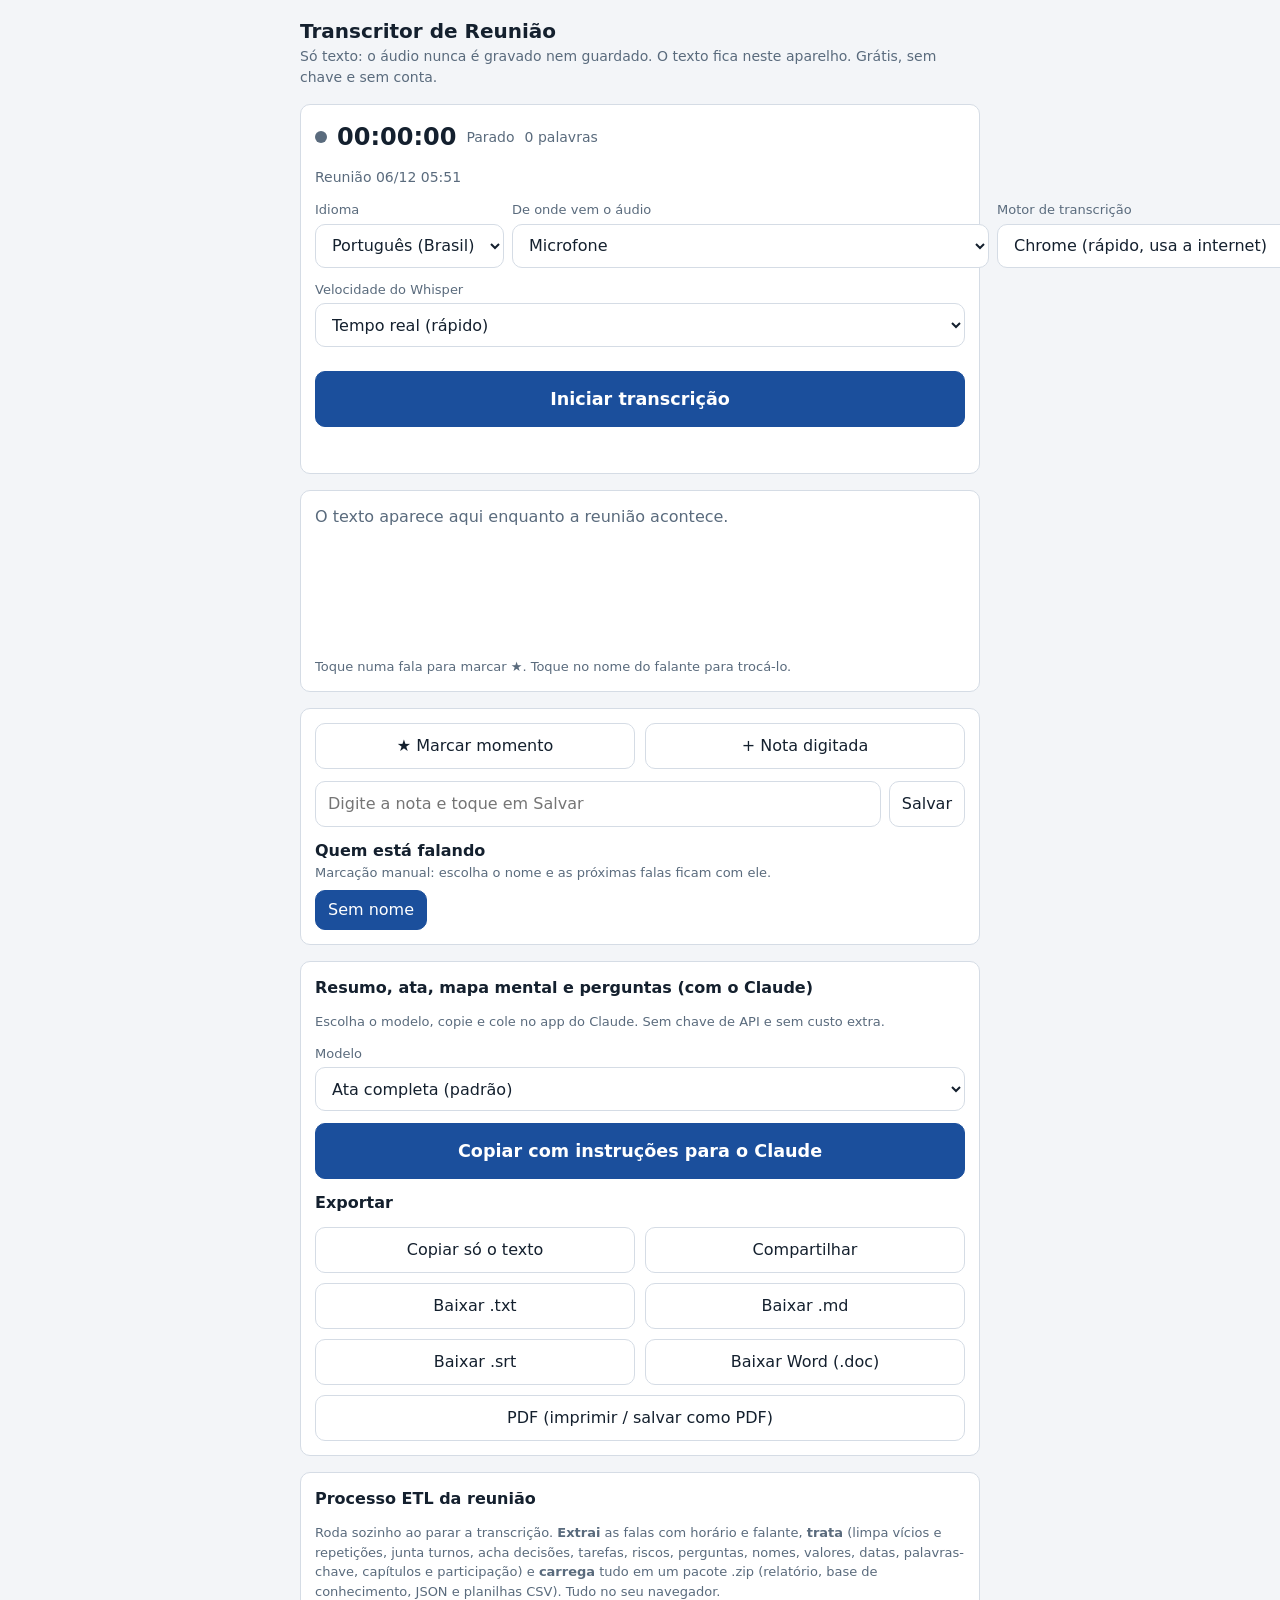
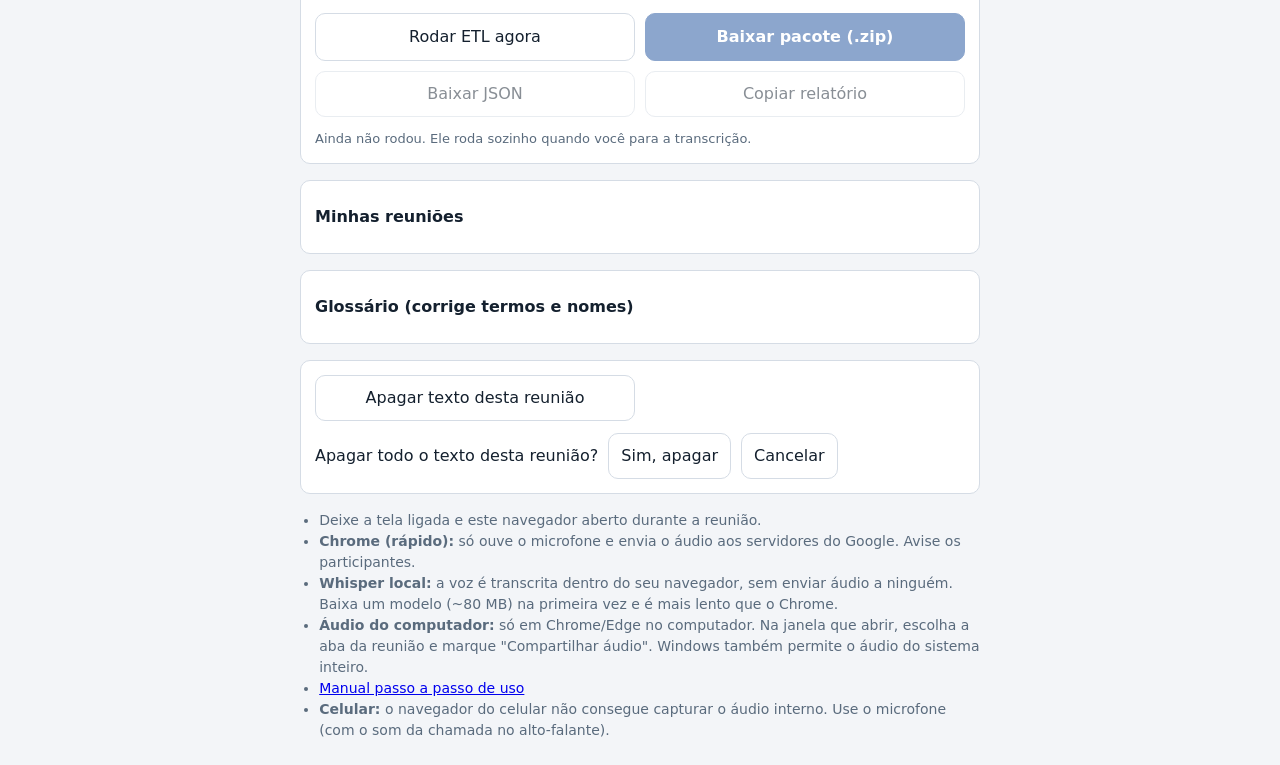
==== commit 9fd99b06: "Reunião online em tempo real (Participantes/Eu, velocidade do Whisper) e ETL completo com pacote .zi" ====
--- a/index.html
+++ b/index.html
@@ -2,6 +2,7 @@
 <html lang="pt-BR">
 <head>
 <meta charset="utf-8">
+<meta name="robots" content="noindex, nofollow">
 <meta name="viewport" content="width=device-width, initial-scale=1, viewport-fit=cover">
 <meta name="color-scheme" content="light dark">
 <title>Transcritor de Reunião</title>
@@ -97,8 +98,8 @@
       <label class="campo">De onde vem o áudio
         <select id="selFonte">
           <option value="mic">Microfone</option>
-          <option value="tela">Áudio do computador (aba/sistema)</option>
-          <option value="ambos">Computador + meu microfone</option>
+          <option value="tela">Áudio da reunião (aba do Meet, Zoom ou navegador)</option>
+          <option value="ambos">Reunião + meu microfone (separa Participantes e Eu)</option>
         </select>
       </label>
       <label class="campo">Motor de transcrição
@@ -108,6 +109,9 @@
         </select>
       </label>
     </div>
+    <label class="campo" id="campoVel">Velocidade do Whisper
+      <select id="selVel"></select>
+    </label>
     <p class="ajuda" id="ajudaFonte"></p>
     <button class="principal iniciar" id="btnIniciar" type="button">Iniciar transcrição</button>
     <p id="aviso" role="status" aria-live="polite"></p>
@@ -156,6 +160,18 @@
       <button id="btnDoc" type="button">Baixar Word (.doc)</button>
       <button class="largo" id="btnPdf" type="button">PDF (imprimir / salvar como PDF)</button>
     </div>
+  </section>
+
+  <section class="card painel" aria-label="ETL">
+    <h2>Processo ETL da reunião</h2>
+    <p class="ajuda">Roda sozinho ao parar a transcrição. <b>Extrai</b> as falas com horário e falante, <b>trata</b> (limpa vícios e repetições, junta turnos, acha decisões, tarefas, riscos, perguntas, nomes, valores, datas, palavras-chave, capítulos e participação) e <b>carrega</b> tudo em um pacote .zip (relatório, base de conhecimento, JSON e planilhas CSV). Tudo no seu navegador.</p>
+    <div class="grade">
+      <button id="btnEtl" type="button">Rodar ETL agora</button>
+      <button id="btnEtlZip" type="button" class="principal" style="min-height:48px;font-size:1rem" disabled>Baixar pacote (.zip)</button>
+      <button id="btnEtlJson" type="button" disabled>Baixar JSON</button>
+      <button id="btnEtlCopiar" type="button" disabled>Copiar relatório</button>
+    </div>
+    <div id="etlSaida" class="ajuda" style="white-space:pre-wrap;overflow-wrap:anywhere;max-height:50vh;overflow-y:auto">Ainda não rodou.</div>
   </section>
 
   <section class="card" aria-label="Reuniões">
@@ -263,7 +279,7 @@
   var TEM_TELA = !!(navigator.mediaDevices && navigator.mediaDevices.getDisplayMedia) && !CELULAR;
 
   /* ---------- Estado e persistência ---------- */
-  var S = { atual: null, reunioes: [], glossario: "", falantes: [], cfg: { lang: "pt-BR", fonte: "mic", motor: "chrome", falante: "" } };
+  var S = { atual: null, reunioes: [], glossario: "", falantes: [], cfg: { lang: "pt-BR", fonte: "mic", motor: "chrome", falante: "", vel: "rapido" } };
   var rodando = false, parcial = "", ultimoFinal = "", rec = null;
   var inicioSessao = 0, base = 0, relogio = null, wake = null;
 
@@ -326,12 +342,12 @@
   }
   function segAgora() { return base + (rodando ? (Date.now() - inicioSessao) / 1000 : 0); }
 
-  function addLinha(txt, t, k) {
+  function addLinha(txt, t, k, quem) {
     txt = txt.replace(/\s+/g, " ").trim();
     if (!txt && k !== "dest") return;
     if (k !== "nota" && k !== "dest") txt = aplicarGlossario(cap(txt));
     var m = cur();
-    m.linhas.push({ t: t == null ? segAgora() : t, s: txt, f: (k === "nota" || k === "dest") ? "" : S.cfg.falante, k: k || "fala" });
+    m.linhas.push({ t: t == null ? segAgora() : t, s: txt, f: (k === "nota" || k === "dest") ? "" : (quem || S.cfg.falante), k: k || "fala" });
     m.decorrido = Math.max(m.decorrido, segAgora());
     salvar();
   }
@@ -371,6 +387,7 @@
     elTexto.scrollTop = elTexto.scrollHeight;
     var c = contarPalavras(m);
     elPalavras.textContent = c + (c === 1 ? " palavra" : " palavras");
+    desenharEtl();
     btnIniciar.textContent = rodando ? "Parar transcrição" : (m.linhas.length ? "Retomar transcrição" : "Iniciar transcrição");
   }
 
@@ -420,69 +437,81 @@
     ultimoFinal = txt; addLinha(txt);
   }
 
-  /* ---------- Motor 2: Whisper local (qualquer fonte de áudio) ---------- */
-  var asr = null, carregandoModelo = null, actx = null, proc = null, fluxos = [], pedacos = [], tam = 0,
-      silencio = 0, iniPedaco = 0, fila = Promise.resolve(), pendentes = 0;
-
-  function carregarModelo() {
-    if (asr) return Promise.resolve(asr);
-    if (carregandoModelo) return carregandoModelo;
-    aviso("Baixando o modelo de voz (só na primeira vez, ~80 MB)...", "atencao");
-    carregandoModelo = import(URL_TRANSFORMERS).then(function (mod) {
-      return mod.pipeline("automatic-speech-recognition", MODELO_WHISPER, {
+  /* ---------- Motor 2: Whisper local (qualquer fonte de áudio, quase em tempo real) ---------- */
+  // Velocidade: pedaços menores e modelo menor = texto aparece mais rápido; pedaços maiores e modelo maior = mais preciso.
+  var VEL = {
+    rapido:      { nome: "Tempo real (rápido)",   min: 2.5, pausa: 0.5, max: 8,  modelo: "Xenova/whisper-tiny" },
+    equilibrado: { nome: "Equilibrado",            min: 5,   pausa: 0.7, max: 15, modelo: "Xenova/whisper-base" },
+    preciso:     { nome: "Preciso (mais lento)",   min: 8,   pausa: 0.9, max: 25, modelo: "Xenova/whisper-small" }
+  };
+  var asrs = {}, carregando = {}, actx = null, fluxos = [], segs = [], fila = Promise.resolve(), pendentes = 0;
+
+  function velAtual() { return VEL[S.cfg.vel] || VEL.rapido; }
+  function carregarModelo(nome) {
+    if (asrs[nome]) return Promise.resolve(asrs[nome]);
+    if (carregando[nome]) return carregando[nome];
+    aviso("Baixando o modelo de voz (só na primeira vez; fica guardado no navegador)...", "atencao");
+    carregando[nome] = import(URL_TRANSFORMERS).then(function (mod) {
+      return mod.pipeline("automatic-speech-recognition", nome, {
         progress_callback: function (p) { if (p && p.status === "progress" && rodando) { aviso("Baixando modelo de voz: " + Math.round(p.progress) + "%", "atencao"); } }
       });
-    }).then(function (p) { asr = p; if (rodando) aviso("Modelo pronto. Transcrevendo (aparece alguns segundos depois da fala).", "ok"); return p; })
-      .catch(function (e) { carregandoModelo = null; throw e; });
-    return carregandoModelo;
+    }).then(function (p) { asrs[nome] = p; if (rodando) aviso("Modelo pronto. O texto aparece poucos segundos depois da fala.", "ok"); return p; })
+      .catch(function (e) { carregando[nome] = null; throw e; });
+    return carregando[nome];
   }
 
   var ALUCINACOES = /^(obrigad[oa][.!]?|legendas? pela comunidade.*|thanks for watching[.!]?|thank you[.!]?|you|\.+|\[.*\]|\(.*\)|♪.*)$/i;
 
-  function enviarPedaco() {
-    if (!tam) return;
-    var dados = new Float32Array(tam), o = 0;
-    pedacos.forEach(function (b) { dados.set(b, o); o += b.length; });
-    var t0 = iniPedaco; pedacos = []; tam = 0; silencio = 0;
-    if (dados.length < TAXA * 1.0) return;
+  function novoSeg(tag) { return { tag: tag, pedacos: [], tam: 0, silencio: 0, ini: 0 }; }
+
+  function enviarPedaco(sg) {
+    if (!sg.tam) return;
+    var dados = new Float32Array(sg.tam), o = 0;
+    sg.pedacos.forEach(function (b) { dados.set(b, o); o += b.length; });
+    var t0 = sg.ini, tag = sg.tag, nomeModelo = velAtual().modelo;
+    sg.pedacos = []; sg.tam = 0; sg.silencio = 0;
+    if (dados.length < TAXA * 0.8) return;
     pendentes++;
-    if (pendentes > 3) aviso("A transcrição está atrasada em relação à fala. Troque para o motor Chrome se for só microfone.", "atencao");
+    if (pendentes > 3) aviso("A transcrição está atrasada em relação à fala. Troque a velocidade para \"Tempo real\" ou use o motor Chrome se for só microfone.", "atencao");
     var lang = S.cfg.lang === "en-US" ? "english" : "portuguese";
-    fila = fila.then(function () { return carregarModelo(); }).then(function (m) {
+    fila = fila.then(function () { return carregarModelo(nomeModelo); }).then(function (m) {
       return m(dados, { language: lang, task: "transcribe" });
     }).then(function (r) {
       var txt = ((r && r.text) || "").trim();
-      if (txt && !ALUCINACOES.test(txt)) { addLinha(txt, t0); desenhar(); }
+      if (txt && !ALUCINACOES.test(txt)) { addLinha(txt, t0, "fala", tag); desenhar(); }
     }).catch(function (e) {
       aviso("Falha no Whisper: " + (e && e.message ? e.message : e), "erro");
     }).then(function () { pendentes--; });
   }
 
-  function aoReceberAudio(ev) {
-    var entrada = ev.inputBuffer.getChannelData(0), n = entrada.length, soma = 0, i;
+  function aoReceberAudio(sg, ev) {
+    var entrada = ev.inputBuffer.getChannelData(0), n = entrada.length, soma = 0, i, v = velAtual();
     for (i = 0; i < n; i++) soma += entrada[i] * entrada[i];
     var rms = Math.sqrt(soma / n), falando = rms > 0.012;
-    if (!tam && !falando) return;                      // descarta silêncio inicial
-    if (!tam) iniPedaco = segAgora();
-    pedacos.push(new Float32Array(entrada)); tam += n;
-    silencio = falando ? 0 : silencio + n;
-    if ((tam >= TAXA * 6 && silencio >= TAXA * 0.7) || tam >= TAXA * 20) enviarPedaco();
-  }
-
+    if (!sg.tam && !falando) return;                   // descarta silêncio inicial
+    if (!sg.tam) sg.ini = segAgora();
+    sg.pedacos.push(new Float32Array(entrada)); sg.tam += n;
+    sg.silencio = falando ? 0 : sg.silencio + n;
+    if ((sg.tam >= TAXA * v.min && sg.silencio >= TAXA * v.pausa) || sg.tam >= TAXA * v.max) enviarPedaco(sg);
+  }
+
+  // Devolve [{ stream, tag }]. Com "Reunião + meu microfone", cada fonte vira um falante automático.
   async function abrirFluxos() {
-    var lista = [];
-    if (S.cfg.fonte === "mic" || S.cfg.fonte === "ambos") {
-      lista.push(await navigator.mediaDevices.getUserMedia({ audio: { echoCancellation: true, noiseSuppression: true } }));
+    var lista = [], ambos = S.cfg.fonte === "ambos";
+    if (S.cfg.fonte === "mic" || ambos) {
+      lista.push({ stream: await navigator.mediaDevices.getUserMedia({ audio: { echoCancellation: true, noiseSuppression: true } }), tag: ambos ? "Eu" : "" });
     }
-    if (S.cfg.fonte === "tela" || S.cfg.fonte === "ambos") {
-      var tela = await navigator.mediaDevices.getDisplayMedia({ video: true, audio: true });
+    if (S.cfg.fonte === "tela" || ambos) {
+      var tela;
+      try { tela = await navigator.mediaDevices.getDisplayMedia({ video: true, audio: true }); }
+      catch (e) { lista.forEach(function (x) { x.stream.getTracks().forEach(function (t) { t.stop(); }); }); throw e; }
       tela.getVideoTracks().forEach(function (t) { t.stop(); });   // só o áudio interessa
       if (!tela.getAudioTracks().length) {
-        lista.forEach(function (s) { s.getTracks().forEach(function (t) { t.stop(); }); });
+        lista.forEach(function (x) { x.stream.getTracks().forEach(function (t) { t.stop(); }); });
         throw new Error("sem-audio-tela");
       }
       tela.getAudioTracks()[0].addEventListener("ended", function () { if (rodando) { aviso("O compartilhamento de áudio foi encerrado.", "atencao"); parar(false); } });
-      lista.push(tela);
+      lista.push({ stream: tela, tag: ambos ? "Participantes" : "" });
     }
     return lista;
   }
@@ -490,19 +519,24 @@
   async function iniciarWhisper() {
     fluxos = await abrirFluxos();
     actx = new (window.AudioContext || window.webkitAudioContext)({ sampleRate: TAXA });
-    proc = actx.createScriptProcessor(4096, 1, 1);
-    proc.onaudioprocess = aoReceberAudio;
-    fluxos.forEach(function (f) { actx.createMediaStreamSource(f).connect(proc); });
-    proc.connect(actx.destination);                    // necessário para o processador funcionar; sem eco (a entrada não é repassada)
-    pedacos = []; tam = 0; silencio = 0;
-    carregarModelo().catch(function (e) { aviso("Não consegui baixar o modelo de voz: " + (e && e.message ? e.message : e), "erro"); });
+    segs = [];
+    fluxos.forEach(function (f) {
+      var sg = novoSeg(f.tag), p = actx.createScriptProcessor(4096, 1, 1);
+      sg.proc = p; segs.push(sg);
+      p.onaudioprocess = function (ev) { aoReceberAudio(sg, ev); };
+      actx.createMediaStreamSource(f.stream).connect(p);
+      p.connect(actx.destination);                     // necessário para o processador funcionar; sem eco (a entrada não é repassada)
+    });
+    carregarModelo(velAtual().modelo).catch(function (e) { aviso("Não consegui baixar o modelo de voz: " + (e && e.message ? e.message : e), "erro"); });
   }
   function pararWhisper() {
-    try { enviarPedaco(); } catch (e) {}
-    try { if (proc) { proc.disconnect(); proc.onaudioprocess = null; } } catch (e) {}
+    segs.forEach(function (sg) {
+      try { enviarPedaco(sg); } catch (e) {}
+      try { sg.proc.disconnect(); sg.proc.onaudioprocess = null; } catch (e) {}
+    });
     try { if (actx) actx.close(); } catch (e) {}
-    fluxos.forEach(function (f) { f.getTracks().forEach(function (t) { t.stop(); }); });
-    proc = null; actx = null; fluxos = [];
+    fluxos.forEach(function (f) { f.stream.getTracks().forEach(function (t) { t.stop(); }); });
+    actx = null; fluxos = []; segs = [];
   }
 
   /* ---------- Iniciar / parar ---------- */
@@ -530,7 +564,7 @@
       } else {
         aviso("Iniciando...", "atencao");
         await iniciarWhisper();
-        if (!asr) aviso("Preparando o modelo de voz...", "atencao");
+        if (!asrs[velAtual().modelo]) aviso("Preparando o modelo de voz...", "atencao");
       }
     } catch (e) {
       rodando = false; raiz.classList.remove("gravando"); pararWhisper();
@@ -558,14 +592,16 @@
     raiz.classList.remove("gravando");
     elEstado.textContent = "Parado"; travarConfig(false); desenhar();
     if (!porErro) aviso(pendentes ? "Parado. Ainda terminando de transcrever o último trecho..." : "Parado. O texto está salvo neste aparelho.", "ok");
+    fila.then(function () { desenhar(); if (!rodando) rodarEtl(true); });   // ETL automático depois do último trecho
   }
   btnIniciar.addEventListener("click", function () { rodando ? parar(false) : iniciar(); });
 
   /* ---------- Configurações (idioma, fonte, motor) ---------- */
-  function travarConfig(sim) { ["selIdioma", "selFonte", "selMotor"].forEach(function (id) { $(id).disabled = sim; }); }
+  function travarConfig(sim) { ["selIdioma", "selFonte", "selMotor", "selVel"].forEach(function (id) { $(id).disabled = sim; }); }
   function atualizarConfig() {
     var cfg = S.cfg;
-    $("selIdioma").value = cfg.lang; $("selFonte").value = cfg.fonte; $("selMotor").value = cfg.motor;
+    $("selIdioma").value = cfg.lang; $("selFonte").value = cfg.fonte; $("selMotor").value = cfg.motor; $("selVel").value = cfg.vel;
+    $("campoVel").hidden = cfg.motor !== "whisper";
     var optsFonte = $("selFonte").options;
     for (var i = 0; i < optsFonte.length; i++) { if (optsFonte[i].value !== "mic") optsFonte[i].disabled = !TEM_TELA; }
     if (!TEM_TELA && cfg.fonte !== "mic") { cfg.fonte = "mic"; $("selFonte").value = "mic"; }
@@ -574,7 +610,7 @@
     if (!SR && cfg.motor === "chrome") { cfg.motor = "whisper"; $("selMotor").value = "whisper"; }
     var ajuda = "";
     if (CELULAR) ajuda = "No celular só o microfone está disponível. Para chamadas, coloque no alto-falante.";
-    else if (cfg.fonte !== "mic") ajuda = "Vai abrir a janela de compartilhamento: escolha a aba (ou a tela, no Windows) e marque \"Compartilhar áudio\".";
+    else if (cfg.fonte !== "mic") ajuda = "Ao iniciar, o Chrome abre a janela de compartilhamento: escolha a ABA do Google Meet, do Zoom Web (zoom.us/wc) ou de qualquer site e marque \"Compartilhar áudio da guia\". No Linux e no Mac só vale áudio de aba (não do sistema inteiro); o app Zoom instalado não é captado, entre pelo Zoom Web. Use fones para o microfone não captar o som da caixa." + (cfg.fonte === "ambos" ? " Com os dois, as falas saem como \"Participantes\" (aba) e \"Eu\" (microfone)." : "");
     else if (cfg.motor === "whisper") ajuda = "Whisper local: o áudio é processado só neste navegador. A primeira vez baixa ~80 MB.";
     $("ajudaFonte").textContent = ajuda;
     salvar();
@@ -582,6 +618,8 @@
   $("selIdioma").addEventListener("change", function () { S.cfg.lang = this.value; atualizarConfig(); });
   $("selFonte").addEventListener("change", function () { S.cfg.fonte = this.value; atualizarConfig(); });
   $("selMotor").addEventListener("change", function () { S.cfg.motor = this.value; atualizarConfig(); });
+  $("selVel").addEventListener("change", function () { S.cfg.vel = this.value; atualizarConfig(); });
+  Object.keys(VEL).forEach(function (k) { var o = document.createElement("option"); o.value = k; o.textContent = VEL[k].nome; $("selVel").appendChild(o); });
 
   /* ---------- Destaque, nota, falantes ---------- */
   $("btnDestaque").addEventListener("click", function () { addLinha("", null, "dest"); desenhar(); aviso("Momento marcado.", "ok"); });
@@ -741,6 +779,267 @@
     w.document.write(htmlDoc(cur())); w.document.close(); w.focus(); setTimeout(function () { w.print(); }, 400);
   });
 
+  /* ---------- ETL completo: Extrair → Transformar → Carregar ---------- */
+  var STOP = ("a o as os um uma uns umas de do da dos das em no na nos nas por para com sem sob sobre entre até que se como mas mais menos muito muita muitos muitas já não sim também então assim aqui ali lá isso isto esse essa esses essas este esta estes estas aquele aquela eu tu ele ela nós vocês eles elas me te lhe meu minha seu sua nosso nossa dele dela ser estar ter haver fazer ir vai vou vamos foi era são está estão tem têm tinha ainda só pra pro pela pelo quando onde porque qual quais quem tudo todo toda todos todas cada outro outra outros outras coisa coisas gente tipo bom bem agora depois antes hoje ontem amanhã então pode podem posso podemos precisa precisamos fazendo falando falar disse acho achei sendo tendo ficar fica ficou fiz vez vezes dessa desse nesse nessa dessas desses também mesmo mesma sempre nunca ainda depois the and for are but not you all can had her was one our out has have been from they will with this that what when your said there their which would about into than them then these those just like very also here some such only over more most other could should").split(" ");
+  var STOPSET = {}; STOP.forEach(function (w) { STOPSET[w] = 1; });
+  var DIAS = "segunda|terça|quarta|quinta|sexta|sábado|domingo|monday|tuesday|wednesday|thursday|friday|saturday|sunday";
+  function W(src, flags) { return new RegExp("(?<![\\p{L}\\p{N}])(?:" + src + ")(?![\\p{L}\\p{N}])", flags || "iu"); }
+  var RE_ACAO = W("vou|vamos (?:enviar|mandar|ligar|agendar|marcar|revisar|verificar|preparar|fechar|confirmar|fazer|criar|definir|resolver)|preciso|precisamos|tenho que|temos que|tem que|fica combinado|ficou combinado|fico de|ficamos de|pode (?:enviar|mandar|ligar|revisar|verificar|agendar)|(?:enviar|mandar|ligar|agendar|marcar|revisar|verificar|preparar|fechar|confirmar) (?:o|a|os|as|um|uma|para|pra|com)|prazo|i will|i'll|we will|we'll|we need to|i need to|let's|action item|deadline|follow up|next step|próximo passo|próximos passos");
+  var RE_DECISAO = W("decidimos|ficou decidido|decidiu-se|decidido|aprovado|aprovamos|fechado|combinado|vamos (?:com|usar|adotar|seguir|optar|contratar|lançar)|we decided|we agreed|agreed|approved|decision|the decision");
+  var RE_RISCO = W("risco|problema|bloqueio|bloqueado|atraso|atrasar|atrasado|preocupa\\p{L}*|dificuldade|impedimento|risk|blocker|blocked|delay|delayed|issue|concern");
+  var RE_PRAZO = W("hoje|amanhã|depois de amanhã|(?:dia|até) \\d{1,2}(?:/\\d{1,2})?|\\d{1,2}/\\d{1,2}(?:/\\d{2,4})?|semana que vem|próxima semana|fim do mês|final do mês|fim da semana|até (?:" + DIAS + ")|(?:na |nesta |nessa |próxima |proxima )?(?:" + DIAS + ")|today|tomorrow|next week|end of (?:the )?(?:day|week|month)|by (?:" + DIAS + ")", "iu");
+
+  function csv(linhas, cols) {
+    var q = function (v) { v = v == null ? "" : String(v); return /[;"\n\r]/.test(v) ? "\"" + v.replace(/"/g, "\"\"") + "\"" : v; };
+    return "﻿" + [cols.map(function (c) { return q(c[1]); }).join(";")].concat(linhas.map(function (r) {
+      return cols.map(function (c) { return q(r[c[0]]); }).join(";");
+    })).join("\r\n") + "\r\n";
+  }
+  function limparTexto(s) {
+    s = s.replace(/(?<![\p{L}])(?:ã+h+m*|ahn+|hmm+|uhm+|hum+|éh+|uh+|erm+)(?![\p{L}])[,.]?\s*/giu, "")
+         .replace(/,?\s*(?<![\p{L}])né(?![\p{L}])\??/giu, "")
+         .replace(/(?<![\p{L}])([\p{L}]{1,12})(?:\s+\1)+(?![\p{L}])/giu, "$1")
+         .replace(/\s+/g, " ").replace(/\s+([,.!?])/g, "$1").trim();
+    if (!s) return "";
+    s = s.charAt(0).toUpperCase() + s.slice(1);
+    return /[.!?…]$/.test(s) ? s : s + ".";
+  }
+  function frases(t) { return t.split(/(?<=[.!?])\s+/).map(function (x) { return x.trim(); }).filter(function (x) { return x.length > 2; }); }
+  function palavras(t) { return (t.toLowerCase().match(/[\p{L}][\p{L}'-]{3,}/gu) || []).filter(function (w) { return !STOPSET[w]; }); }
+  function topo(mapa, n) {
+    return Object.keys(mapa).map(function (k) { return [k, mapa[k]]; }).sort(function (a, b) { return b[1] - a[1] || (a[0] < b[0] ? -1 : 1); }).slice(0, n);
+  }
+  function nPal(t) { return t.split(/\s+/).filter(Boolean).length; }
+
+  // E — Extração: o texto bruto vira registros com início, fim, falante e marcações.
+  function etlExtrair(m) {
+    var ord = m.linhas.map(function (l, i) { return { l: l, i: i }; }).sort(function (a, b) { return a.l.t - b.l.t || a.i - b.i; }).map(function (x) { return x.l; });
+    var fala = ord.filter(function (l) { return l.k === "fala"; });
+    var segsE = fala.map(function (l, i) {
+      var prox = fala[i + 1], w = nPal(l.s), estim = w / 2.5 + 1, gap = prox ? prox.t - l.t : estim;
+      return { id: i + 1, inicio: +l.t.toFixed(1), fim: +(l.t + Math.max(1, Math.min(estim, gap > 0.5 ? gap : estim))).toFixed(1), falante: l.f || "Não identificado", texto_original: l.s, destaque: !!l.d, palavras: w };
+    });
+    return {
+      segmentos: segsE,
+      notas: ord.filter(function (l) { return l.k === "nota"; }).map(function (l) { return { t: l.t, texto: l.s }; }),
+      marcados: ord.filter(function (l) { return l.k === "dest"; }).map(function (l) { return l.t; })
+    };
+  }
+
+  // T — Transformação: limpeza, turnos, entidades, tarefas, decisões, resumo, capítulos e estatísticas.
+  function etlTransformar(m, ex) {
+    var segsT = [], ant = "";
+    ex.segmentos.forEach(function (sg) {
+      var c = limparTexto(sg.texto_original);
+      if (!c || c.toLowerCase() === ant) return;
+      ant = c.toLowerCase();
+      segsT.push({ id: sg.id, inicio: sg.inicio, fim: sg.fim, falante: sg.falante, texto: c, texto_original: sg.texto_original, destaque: sg.destaque, palavras: nPal(c) });
+    });
+    var turnos = [];
+    segsT.forEach(function (sg) {
+      var u = turnos[turnos.length - 1];
+      if (u && u.falante === sg.falante && sg.inicio - u.fim < 4) { u.texto += " " + sg.texto; u.fim = sg.fim; u.palavras += sg.palavras; u.destaque = u.destaque || sg.destaque; }
+      else turnos.push({ inicio: sg.inicio, fim: sg.fim, falante: sg.falante, texto: sg.texto, palavras: sg.palavras, destaque: sg.destaque });
+    });
+    var tudo = segsT.map(function (s) { return s.texto; }).join(" ");
+    var sents = [];
+    segsT.forEach(function (sg) { frases(sg.texto).forEach(function (f) { sents.push({ t: sg.inicio, falante: sg.falante, texto: f, destaque: sg.destaque }); }); });
+
+    // palavras-chave e termos compostos
+    var freq = {}, bi = {};
+    var toks = palavras(tudo);
+    toks.forEach(function (w, i) { freq[w] = (freq[w] || 0) + 1; if (i) { var b = toks[i - 1] + " " + w; bi[b] = (bi[b] || 0) + 1; } });
+    var chaves = topo(freq, 20).map(function (x) { return { termo: x[0], ocorrencias: x[1] }; });
+    var compostos = topo(bi, 10).filter(function (x) { return x[1] > 1; }).map(function (x) { return { termo: x[0], ocorrencias: x[1] }; });
+
+    // entidades
+    var ent = [], visto = {};
+    function add(tipo, valor, t) { var k = tipo + "|" + valor.toLowerCase(); if (!visto[k]) { visto[k] = { tipo: tipo, valor: valor, ocorrencias: 0, primeira_vez: t }; ent.push(visto[k]); } visto[k].ocorrencias++; }
+    var padroes = [
+      ["e-mail", /[\w.+-]+@[\w-]+(?:\.[\w-]+)+/g], ["link", /https?:\/\/[^\s)]+|www\.[^\s)]+/gi],
+      ["telefone", /(?:\+?55\s?)?\(?\d{2}\)?\s?9?\d{4}[-\s]?\d{4}/g],
+      ["valor", /(?:R\$|US\$|\$|€)\s?\d[\d.,]*(?:\s?(?:mil|milhões?|milhão|k|mi|bi))?|\d[\d.,]*\s?(?:reais|dólares|euros|dollars)/gi],
+      ["percentual", /\d+(?:[.,]\d+)?\s?(?:%|por cento|percent)/gi],
+      ["data", /\b\d{1,2}\/\d{1,2}(?:\/\d{2,4})?\b|(?<![\p{L}])dia \d{1,2}(?![\p{L}\p{N}\/])/giu],
+      ["hora", /\b\d{1,2}:\d{2}\b|\b\d{1,2}\s?h(?:\s?\d{2})?\b/gi]
+    ];
+    segsT.forEach(function (sg) {
+      padroes.forEach(function (p) { (sg.texto.match(p[1]) || []).forEach(function (v) { add(p[0], v.trim(), sg.inicio); }); });
+      frases(sg.texto).forEach(function (f) {
+        var ws = f.replace(/[,;:"()]/g, " ").split(/\s+/).filter(Boolean), nome = [];
+        ws.forEach(function (w, i) {
+          var ok = i > 0 && /^\p{Lu}\p{Ll}{2,}$/u.test(w) && !STOPSET[w.toLowerCase()];
+          if (ok) nome.push(w); else { if (nome.length) add("nome", nome.join(" "), sg.inicio); nome = []; }
+        });
+        if (nome.length) add("nome", nome.join(" "), sg.inicio);
+      });
+    });
+    ent.sort(function (a, b) { return a.tipo < b.tipo ? -1 : a.tipo > b.tipo ? 1 : b.ocorrencias - a.ocorrencias; });
+
+    // tarefas, decisões, riscos, perguntas
+    function quais(re) { return sents.filter(function (x) { return re.test(x.texto); }); }
+    var tarefas = quais(RE_ACAO).map(function (x, i) {
+      var pr = x.texto.match(RE_PRAZO);
+      return { n: i + 1, tempo: hhmmss(x.t), responsavel: x.falante, acao: x.texto, prazo: pr ? pr[0] : "não definido", marcada: x.destaque ? "sim" : "não" };
+    });
+    var decisoes = quais(RE_DECISAO).map(function (x, i) { return { n: i + 1, tempo: hhmmss(x.t), falante: x.falante, decisao: x.texto }; });
+    var riscos = quais(RE_RISCO).map(function (x, i) { return { n: i + 1, tempo: hhmmss(x.t), falante: x.falante, trecho: x.texto }; });
+    var perguntas = sents.filter(function (x) { return /\?$/.test(x.texto) && nPal(x.texto) >= 3; }).map(function (x, i) { return { n: i + 1, tempo: hhmmss(x.t), falante: x.falante, pergunta: x.texto }; });
+
+    // resumo extrativo: frases com mais termos relevantes, mais bônus para ★, decisões e tarefas
+    var pontuadas = sents.map(function (x, i) {
+      var ps = palavras(x.texto), sc = ps.reduce(function (a, w) { return a + (freq[w] || 0); }, 0) / Math.sqrt(Math.max(ps.length, 1));
+      if (x.destaque) sc *= 1.6; if (RE_DECISAO.test(x.texto)) sc *= 1.4; if (RE_ACAO.test(x.texto)) sc *= 1.2;
+      if (nPal(x.texto) < 5) sc *= 0.3;
+      return { i: i, sc: sc, x: x };
+    }).sort(function (a, b) { return b.sc - a.sc; }).slice(0, Math.min(6, Math.max(2, Math.round(sents.length / 8)))).sort(function (a, b) { return a.i - b.i; });
+    var resumo = pontuadas.map(function (p) { return p.x.texto; });
+
+    // capítulos: a cada ~5 min ou pausa longa
+    var caps = [], cur0 = null;
+    turnos.forEach(function (u) {
+      if (!cur0 || u.inicio - cur0.inicio >= 300 || u.inicio - cur0.fim > 90) { cur0 = { inicio: u.inicio, fim: u.fim, textos: [], falantes: {} }; caps.push(cur0); }
+      cur0.fim = u.fim; cur0.textos.push(u.texto); cur0.falantes[u.falante] = 1;
+    });
+    var capitulos = caps.map(function (c, i) {
+      var f = {}; palavras(c.textos.join(" ")).forEach(function (w) { f[w] = (f[w] || 0) + 1; });
+      var primeira = frases(c.textos[0])[0] || "";
+      return { n: i + 1, inicio: hhmmss(c.inicio), fim: hhmmss(c.fim), temas: topo(f, 4).map(function (x) { return x[0]; }).join(", "), falantes: Object.keys(c.falantes).join(", "), abertura: primeira.length > 160 ? primeira.slice(0, 157) + "..." : primeira };
+    });
+
+    // estatísticas por falante e da reunião
+    var porF = {};
+    segsT.forEach(function (sg) { var f = porF[sg.falante] = porF[sg.falante] || { falante: sg.falante, segmentos: 0, palavras: 0, segundos: 0 }; f.segmentos++; f.palavras += sg.palavras; f.segundos += sg.fim - sg.inicio; });
+    var totalS = Object.keys(porF).reduce(function (a, k) { return a + porF[k].segundos; }, 0) || 1;
+    var falantes = Object.keys(porF).map(function (k) { var f = porF[k]; return { falante: f.falante, segmentos: f.segmentos, palavras: f.palavras, tempo_de_fala: hhmmss(f.segundos), participacao: Math.round(f.segundos / totalS * 100) + "%" }; })
+      .sort(function (a, b) { return b.palavras - a.palavras; });
+    var dur = Math.max(m.decorrido, segsT.length ? segsT[segsT.length - 1].fim : 0), totPal = segsT.reduce(function (a, s) { return a + s.palavras; }, 0);
+    var estat = {
+      duracao: hhmmss(dur), segmentos_brutos: ex.segmentos.length, segmentos_limpos: segsT.length, descartados_na_limpeza: ex.segmentos.length - segsT.length,
+      turnos: turnos.length, palavras: totPal, palavras_por_minuto: dur > 0 ? Math.round(totPal / (dur / 60)) : 0, frases: sents.length,
+      tarefas: tarefas.length, decisoes: decisoes.length, riscos: riscos.length, perguntas: perguntas.length, destaques: ex.marcados.length + segsT.filter(function (s) { return s.destaque; }).length, notas: ex.notas.length
+    };
+    return { segmentos: segsT, turnos: turnos, frases: sents, palavras_chave: chaves, termos_compostos: compostos, entidades: ent, tarefas: tarefas, decisoes: decisoes, riscos: riscos, perguntas: perguntas, resumo: resumo, capitulos: capitulos, falantes: falantes, estatisticas: estat };
+  }
+
+  function lista(itens, f) { return itens.length ? itens.map(f).join("\n") : "- (nada encontrado)"; }
+  function etlRelatorio(m, T, ex) {
+    var e = T.estatisticas;
+    return [
+      "# Relatório ETL: " + m.titulo, "",
+      "Data: " + new Date(m.criada).toLocaleDateString("pt-BR") + " · Duração: " + e.duracao + " · Palavras: " + e.palavras + " · Falantes: " + (T.falantes.map(function (f) { return f.falante; }).join(", ") || "nenhum"), "",
+      "> Gerado automaticamente por regras locais (sem IA). Confira os trechos; para uma ata redigida, use \"Copiar com instruções para o Claude\".", "",
+      "## Resumo automático", lista(T.resumo, function (x) { return "- " + x; }), "",
+      "## Decisões", lista(T.decisoes, function (x) { return "- [" + x.tempo + "] " + (x.falante !== "Não identificado" ? x.falante + ": " : "") + x.decisao; }), "",
+      "## Tarefas e próximos passos", lista(T.tarefas, function (x) { return "- [" + x.tempo + "] " + x.acao + " (responsável: " + x.responsavel + "; prazo: " + x.prazo + ")"; }), "",
+      "## Riscos e problemas citados", lista(T.riscos, function (x) { return "- [" + x.tempo + "] " + x.trecho; }), "",
+      "## Perguntas em aberto", lista(T.perguntas, function (x) { return "- [" + x.tempo + "] " + x.pergunta; }), "",
+      "## Capítulos", lista(T.capitulos, function (c) { return "- " + c.inicio + " a " + c.fim + ": " + (c.temas || "sem tema claro") + (c.abertura ? ". Começa com: \"" + c.abertura + "\"" : ""); }), "",
+      "## Palavras-chave", T.palavras_chave.map(function (k) { return k.termo + " (" + k.ocorrencias + ")"; }).join(", ") || "(nenhuma)", "",
+      "## Entidades (e-mails, links, valores, datas, horas, nomes)", lista(T.entidades.slice(0, 60), function (x) { return "- " + x.tipo + ": " + x.valor + " (" + x.ocorrencias + "x)"; }), "",
+      "## Participação", lista(T.falantes, function (f) { return "- " + f.falante + ": " + f.palavras + " palavras, " + f.tempo_de_fala + " de fala, " + f.participacao; }), "",
+      "## Momentos marcados e notas",
+      lista(ex.marcados.map(function (t) { return "- Momento marcado em " + hhmmss(t); }).concat(T.segmentos.filter(function (s) { return s.destaque; }).map(function (s) { return "- ★ [" + hhmmss(s.inicio) + "] " + s.texto; })).concat(ex.notas.map(function (n) { return "- Nota [" + hhmmss(n.t) + "]: " + n.texto; })), function (x) { return x; }), "",
+      "## Qualidade da carga",
+      "- Segmentos brutos: " + e.segmentos_brutos + " · após limpeza: " + e.segmentos_limpos + " · descartados (vazios/repetidos): " + e.descartados_na_limpeza,
+      "- Ritmo médio: " + e.palavras_por_minuto + " palavras por minuto"
+    ].join("\n") + "\n";
+  }
+  function etlBase(m, T) {
+    var partes = [], atual = null;
+    T.turnos.forEach(function (u) {
+      if (!atual || atual.pal >= 150) { atual = { ini: u.inicio, fim: u.fim, pal: 0, txt: [], f: {} }; partes.push(atual); }
+      atual.fim = u.fim; atual.pal += u.palavras; atual.txt.push((u.falante !== "Não identificado" ? u.falante + ": " : "") + u.texto); atual.f[u.falante] = 1;
+    });
+    var topos = T.palavras_chave.slice(0, 8).map(function (k) { return k.termo; }).join(", ");
+    return "---\ntitulo: " + m.titulo + "\ndata: " + new Date(m.criada).toISOString().slice(0, 10) + "\nduracao: " + T.estatisticas.duracao + "\ntemas: " + topos + "\ntipo: base-de-conhecimento-de-reuniao\n---\n\n# " + m.titulo + "\n\nResumo: " + (T.resumo.join(" ") || "(sem resumo)") + "\n\n" +
+      partes.map(function (p, i) {
+        return "## Trecho " + (i + 1) + " [" + hhmmss(p.ini) + " a " + hhmmss(p.fim) + "]\nFalantes: " + Object.keys(p.f).join(", ") + "\n\n" + p.txt.join("\n\n") + "\n";
+      }).join("\n");
+  }
+
+  // L — Carga: gera os arquivos (JSON, CSVs, Markdown, SRT, TXT) e empacota em .zip.
+  function etlArquivos(m, ex, T) {
+    var rel = etlRelatorio(m, T, ex), pref = "reuniao_" + new Date(m.criada).toISOString().slice(0, 10);
+    var json = { esquema: "reuniao-etl-v1", gerado_em: new Date().toISOString(), reuniao: { titulo: m.titulo, criada: new Date(m.criada).toISOString(), idioma: S.cfg.lang, fonte_audio: S.cfg.fonte, motor: S.cfg.motor }, extracao: ex, transformacao: T };
+    var f = [
+      { nome: pref + "/LEIAME.txt", texto: "Pacote ETL da reunião \"" + m.titulo + "\"\n\nrelatorio.md ........ resumo, decisões, tarefas, riscos, perguntas, capítulos\nbase-de-conhecimento.md  texto em trechos com metadados, pronto para colar em qualquer IA\nreuniao.json ....... tudo em um arquivo estruturado (extração + transformação)\ntranscricao.txt/.md  texto com horários e falantes\nlegendas.srt ....... legendas com tempo\ncsv/*.csv .......... planilhas (separador ponto e vírgula, abre no Excel)\n\nA limpeza remove vícios de fala e repetições; o texto original fica em segmentos.csv (texto_original).\n" },
+      { nome: pref + "/relatorio.md", texto: rel },
+      { nome: pref + "/base-de-conhecimento.md", texto: etlBase(m, T) },
+      { nome: pref + "/reuniao.json", texto: JSON.stringify(json, null, 2) },
+      { nome: pref + "/transcricao.txt", texto: cabecalho(m) + "\n\n" + textoPuro(m) + "\n" },
+      { nome: pref + "/transcricao.md", texto: markdown(m) },
+      { nome: pref + "/legendas.srt", texto: srt(m) },
+      { nome: pref + "/csv/segmentos.csv", texto: csv(T.segmentos, [["id", "id"], ["inicio", "inicio_s"], ["fim", "fim_s"], ["falante", "falante"], ["texto", "texto"], ["texto_original", "texto_original"], ["destaque", "destaque"], ["palavras", "palavras"]]) },
+      { nome: pref + "/csv/tarefas.csv", texto: csv(T.tarefas, [["n", "n"], ["tempo", "tempo"], ["responsavel", "responsavel"], ["acao", "acao"], ["prazo", "prazo"], ["marcada", "marcada_com_estrela"]]) },
+      { nome: pref + "/csv/decisoes.csv", texto: csv(T.decisoes, [["n", "n"], ["tempo", "tempo"], ["falante", "falante"], ["decisao", "decisao"]]) },
+      { nome: pref + "/csv/riscos.csv", texto: csv(T.riscos, [["n", "n"], ["tempo", "tempo"], ["falante", "falante"], ["trecho", "trecho"]]) },
+      { nome: pref + "/csv/perguntas.csv", texto: csv(T.perguntas, [["n", "n"], ["tempo", "tempo"], ["falante", "falante"], ["pergunta", "pergunta"]]) },
+      { nome: pref + "/csv/entidades.csv", texto: csv(T.entidades, [["tipo", "tipo"], ["valor", "valor"], ["ocorrencias", "ocorrencias"], ["primeira_vez", "primeira_vez_s"]]) },
+      { nome: pref + "/csv/palavras-chave.csv", texto: csv(T.palavras_chave.concat(T.termos_compostos), [["termo", "termo"], ["ocorrencias", "ocorrencias"]]) },
+      { nome: pref + "/csv/capitulos.csv", texto: csv(T.capitulos, [["n", "n"], ["inicio", "inicio"], ["fim", "fim"], ["temas", "temas"], ["falantes", "falantes"], ["abertura", "abertura"]]) },
+      { nome: pref + "/csv/falantes.csv", texto: csv(T.falantes, [["falante", "falante"], ["segmentos", "segmentos"], ["palavras", "palavras"], ["tempo_de_fala", "tempo_de_fala"], ["participacao", "participacao"]]) }
+    ];
+    return { arquivos: f, relatorio: rel, json: json, pasta: pref };
+  }
+
+  var CRCT = (function () { var t = [], c, n, k; for (n = 0; n < 256; n++) { c = n; for (k = 0; k < 8; k++) c = c & 1 ? 0xEDB88320 ^ (c >>> 1) : c >>> 1; t[n] = c >>> 0; } return t; })();
+  function crc32(b) { var c = 0xFFFFFFFF; for (var i = 0; i < b.length; i++) c = CRCT[(c ^ b[i]) & 255] ^ (c >>> 8); return (c ^ 0xFFFFFFFF) >>> 0; }
+  function zipar(arquivos) {
+    var enc = new TextEncoder(), partes = [], central = [], off = 0, tamC = 0;
+    arquivos.forEach(function (a) {
+      var nome = enc.encode(a.nome), dados = enc.encode(a.texto), crc = crc32(dados);
+      var h = new DataView(new ArrayBuffer(30));
+      h.setUint32(0, 0x04034b50, true); h.setUint16(4, 20, true); h.setUint16(6, 0x0800, true); h.setUint16(12, 0x21, true);
+      h.setUint32(14, crc, true); h.setUint32(18, dados.length, true); h.setUint32(22, dados.length, true); h.setUint16(26, nome.length, true);
+      partes.push(new Uint8Array(h.buffer), nome, dados);
+      var c = new DataView(new ArrayBuffer(46));
+      c.setUint32(0, 0x02014b50, true); c.setUint16(4, 20, true); c.setUint16(6, 20, true); c.setUint16(8, 0x0800, true); c.setUint16(14, 0x21, true);
+      c.setUint32(16, crc, true); c.setUint32(20, dados.length, true); c.setUint32(24, dados.length, true); c.setUint16(28, nome.length, true); c.setUint32(42, off, true);
+      central.push(new Uint8Array(c.buffer), nome);
+      off += 30 + nome.length + dados.length; tamC += 46 + nome.length;
+    });
+    var e = new DataView(new ArrayBuffer(22));
+    e.setUint32(0, 0x06054b50, true); e.setUint16(8, arquivos.length, true); e.setUint16(10, arquivos.length, true); e.setUint32(12, tamC, true); e.setUint32(16, off, true);
+    return new Blob(partes.concat(central, [new Uint8Array(e.buffer)]), { type: "application/zip" });
+  }
+  function baixarBlob(blob, nome) {
+    var a = document.createElement("a"); a.href = URL.createObjectURL(blob); a.download = nome;
+    document.body.appendChild(a); a.click(); document.body.removeChild(a);
+    setTimeout(function () { URL.revokeObjectURL(a.href); }, 5000);
+  }
+
+  var etlAtual = null;   // { id, nLinhas, rel, json, arquivos, pasta }
+  function rodarEtl(auto) {
+    var m = cur();
+    if (!m.linhas.some(function (l) { return l.k === "fala"; })) { if (!auto) aviso("Ainda não há falas para processar.", "atencao"); return; }
+    try {
+      var ex = etlExtrair(m), T = etlTransformar(m, ex), saida = etlArquivos(m, ex, T);
+      etlAtual = { id: m.id, nLinhas: m.linhas.length, rel: saida.relatorio, json: saida.json, arquivos: saida.arquivos, pasta: saida.pasta, quando: Date.now(), est: T.estatisticas };
+      m.etl = { nLinhas: m.linhas.length, quando: etlAtual.quando, relatorio: saida.relatorio };
+      salvar(); desenharEtl();
+      aviso("ETL concluído: " + saida.arquivos.length + " arquivos prontos. Baixe o pacote .zip.", "ok");
+    } catch (e) { aviso("Falha no ETL: " + (e && e.message ? e.message : e), "erro"); }
+  }
+  function desenharEtl() {
+    var m = cur(), box = $("etlSaida"), r = (etlAtual && etlAtual.id === m.id) ? etlAtual.rel : (m.etl ? m.etl.relatorio : "");
+    var velho = m.etl && m.etl.nLinhas !== m.linhas.length;
+    var chave = m.id + "|" + (m.etl ? m.etl.quando : 0) + "|" + !!velho;
+    if (box.dataset.chave === chave) return;
+    box.dataset.chave = chave;
+    box.textContent = r ? (velho ? "ATENÇÃO: o texto mudou depois deste ETL. Rode de novo.\n\n" : "") + r : "Ainda não rodou. Ele roda sozinho quando você para a transcrição.";
+    var tem = !!r; ["btnEtlZip", "btnEtlJson", "btnEtlCopiar"].forEach(function (id) { $(id).disabled = !tem; });
+  }
+  function garantirEtl() {
+    var m = cur();
+    if (!etlAtual || etlAtual.id !== m.id || etlAtual.nLinhas !== m.linhas.length) rodarEtl(false);
+    return etlAtual && etlAtual.id === m.id;
+  }
+  $("btnEtl").addEventListener("click", function () { if (rodando) { aviso("Pare a transcrição para rodar o ETL completo.", "atencao"); return; } rodarEtl(false); });
+  $("btnEtlZip").addEventListener("click", function () { if (garantirEtl()) { baixarBlob(zipar(etlAtual.arquivos), etlAtual.pasta + ".zip"); aviso("Pacote " + etlAtual.pasta + ".zip gerado.", "ok"); } });
+  $("btnEtlJson").addEventListener("click", function () { if (garantirEtl()) { baixarBlob(new Blob([JSON.stringify(etlAtual.json, null, 2)], { type: "application/json" }), etlAtual.pasta + ".json"); aviso("JSON gerado.", "ok"); } });
+  $("btnEtlCopiar").addEventListener("click", function () { if (garantirEtl()) copiar(etlAtual.rel, "Relatório copiado."); });
+
   /* ---------- Apagar texto ---------- */
   $("btnLimpar").addEventListener("click", function () { if (rodando) { aviso("Pare a transcrição antes de limpar.", "atencao"); return; } $("confirma").hidden = false; });
   $("btnNao").addEventListener("click", function () { $("confirma").hidden = true; });
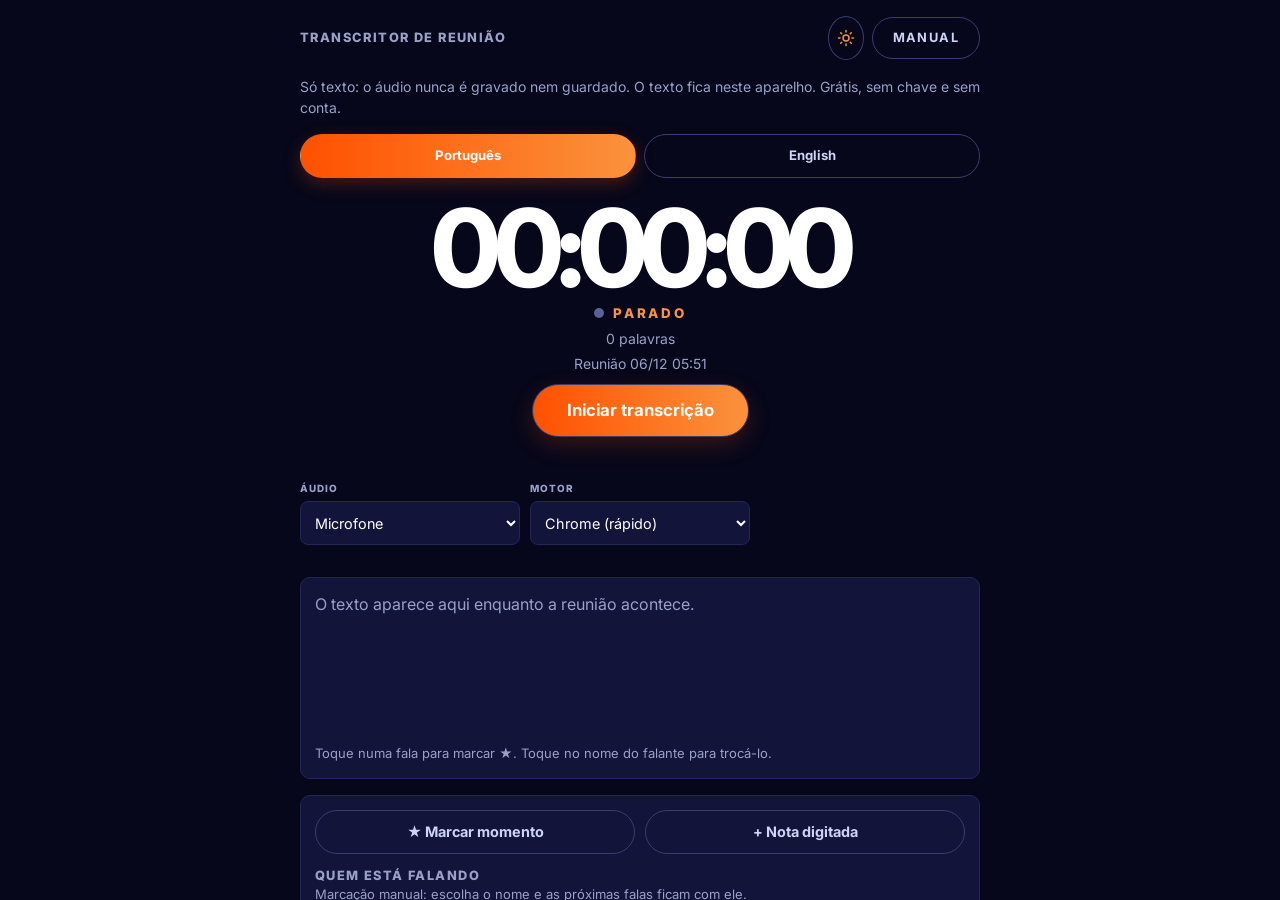
==== commit 25af95b9: "Design Palco (azul/laranja, claro/escuro) no transcritor e no manual; modo --curso, recuperação e co" ====
--- a/index.html
+++ b/index.html
@@ -4,118 +4,125 @@
 <meta charset="utf-8">
 <meta name="robots" content="noindex, nofollow">
 <meta name="viewport" content="width=device-width, initial-scale=1, viewport-fit=cover">
-<meta name="color-scheme" content="light dark">
+<meta name="color-scheme" content="dark light">
 <title>Transcritor de Reunião</title>
+<link rel="preconnect" href="https://fonts.googleapis.com">
+<link href="https://fonts.googleapis.com/css2?family=Inter:wght@300;400;500;600;700;800&display=swap" rel="stylesheet">
+<link rel="stylesheet" href="palco-base.css">
 <style>
-  /* Layout: coluna única de celular; controle no topo, texto ao vivo no meio, ferramentas e saída embaixo. */
-  :root {
-    --bg: #f3f5f8; --fg: #14202e; --muted: #5a6b7d; --card: #ffffff; --line: #d5dce5;
-    --accent: #1b4f9c; --accent-fg: #ffffff; --rec: #c0392b; --ok: #1f7a4d; --warn: #9a6200; --star: #b8860b;
-  }
-  @media (prefers-color-scheme: dark) {
-    :root { --bg: #0e151d; --fg: #e6edf5; --muted: #93a3b5; --card: #172230; --line: #2a3a4d;
-      --accent: #6fa3ec; --accent-fg: #08121f; --rec: #ff6b5b; --ok: #4cc58a; --warn: #e0a84a; --star: #f0c040; }
-  }
-  * { box-sizing: border-box; }
-  html, body { margin: 0; }
-  body { background: var(--bg); color: var(--fg); font: 16px/1.5 system-ui, -apple-system, "Segoe UI", Roboto, sans-serif;
-    padding-inline: 16px; padding-block: max(16px, env(safe-area-inset-top)) max(24px, env(safe-area-inset-bottom)); }
-  main { max-width: 680px; margin: 0 auto; display: flex; flex-direction: column; gap: 16px; }
-  h1 { font-size: 1.25rem; margin: 0; }
-  h2 { font-size: 1rem; margin: 0; }
-  .sub { color: var(--muted); font-size: .875rem; margin: 0; }
-  .card { background: var(--card); border: 1px solid var(--line); border-radius: 10px; padding: 14px; }
+  /* Design "Palco" (palco-base.css traz os tokens --pl-*). Aqui só o que é específico do transcritor, sempre com var(--pl-*). */
+  html, body { margin: 0; background: #06071a; }
+  .palco { color-scheme: dark; justify-content: flex-start; align-items: center; padding-bottom: max(24px, env(safe-area-inset-bottom));
+    --pl-ok: #4cc58a; --pl-warn: #e0a84a; --pl-err: #ff6b5b; --pl-star: #f0c040; }
+  .palco.claro { color-scheme: light; --pl-ok: #1f7a4d; --pl-warn: #9a6200; --pl-err: #c0392b; --pl-star: #b8860b; }
+  main { width: 100%; max-width: 680px; display: flex; flex-direction: column; gap: 16px; }
+  [hidden] { display: none !important; }
+  a.p-sair { text-decoration: none; display: inline-block; }
+  .sub, .meta, .ajuda { color: var(--pl-muted); }
+  .sub { font-size: .875rem; margin: 0; }
+  .meta { font-size: .875rem; }
+  .ajuda { font-size: .8125rem; margin: 0; }
+  h2 { font-size: .8rem; font-weight: 800; letter-spacing: .11em; text-transform: uppercase; color: var(--pl-muted); }
+  .card { background: var(--pl-surface); border: 1px solid var(--pl-line); border-radius: 10px; padding: 14px; }
   .painel { display: flex; flex-direction: column; gap: 12px; }
-  .estado { display: flex; align-items: center; gap: 10px; font-variant-numeric: tabular-nums; flex-wrap: wrap; }
-  .ponto { width: 12px; height: 12px; border-radius: 50%; background: var(--muted); flex: none; }
-  .gravando .ponto { background: var(--rec); animation: pulsa 1.2s infinite; }
+
+  /* número em destaque = cronômetro */
+  .p-bpm strong { font-size: clamp(3rem, min(13vw, 12vh), 7rem); }
+  .ponto { display: inline-block; width: 10px; height: 10px; border-radius: 50%; background: var(--pl-dim); margin-right: 4px; vertical-align: baseline; }
+  .gravando .ponto { background: var(--pl-orange); animation: pulsa 1.2s infinite; }
   @keyframes pulsa { 50% { opacity: .25; } }
-  @media (prefers-reduced-motion: reduce) { .gravando .ponto { animation: none; } }
-  .tempo { font-size: 1.5rem; font-weight: 700; }
-  .meta { color: var(--muted); font-size: .875rem; }
-  button, select, input[type=text], textarea { font: inherit; color: var(--fg); background: var(--card); border: 1px solid var(--line);
-    border-radius: 10px; padding: 10px 12px; min-height: 44px; }
-  button { cursor: pointer; }
-  button:focus-visible, select:focus-visible, input:focus-visible, textarea:focus-visible, summary:focus-visible { outline: 3px solid var(--accent); outline-offset: 2px; }
-  button.principal { background: var(--accent); color: var(--accent-fg); border-color: var(--accent); font-weight: 700; font-size: 1.1rem; min-height: 56px; }
-  .gravando button.principal.iniciar { background: var(--rec); border-color: var(--rec); color: #fff; }
-  button[disabled], select[disabled] { opacity: .5; cursor: not-allowed; }
-  button.sel { border-color: var(--accent); background: var(--accent); color: var(--accent-fg); }
+  #estado { text-transform: uppercase; }
+  .p-mid .meta { display: block; margin-top: 4px; }
+  #aviso { font-size: .9rem; min-height: 1.4em; margin: 8px 0 0; }
+  #aviso.erro { color: var(--pl-err); } #aviso.ok { color: var(--pl-ok); } #aviso.atencao { color: var(--pl-warn); }
+  .cta:disabled, .seg button:disabled { opacity: .5; cursor: not-allowed; }
+
+  /* botões gerais: contorno fino em pílula; principal = laranja (único uso grande) */
+  main button { border: 1px solid var(--pl-btn-border); border-radius: 999px; padding: 10px 18px; min-height: 44px;
+    color: var(--pl-btn-text); background: var(--pl-btn-bg); font-weight: 700; font-size: .9rem; }
+  main button:hover { background: var(--pl-hover); }
+  main button.principal, main button.sel { background: var(--pl-grad); border-color: transparent; color: #fff; box-shadow: 0 6px 18px #ff510040; }
+  main button.principal { min-height: 52px; font-size: 1rem; }
+  main button[disabled] { opacity: .4; cursor: not-allowed; }
   .grade { display: grid; grid-template-columns: 1fr 1fr; gap: 10px; }
   .grade .largo { grid-column: 1 / -1; }
-  .campos { display: grid; grid-template-columns: 1fr 1fr 1fr; gap: 8px; }
-  @media (max-width: 520px) { .campos { grid-template-columns: 1fr; } }
-  label.campo { display: flex; flex-direction: column; gap: 4px; font-size: .8125rem; color: var(--muted); }
-  label.campo select { color: var(--fg); font-size: 1rem; }
-  textarea, input[type=text] { width: 100%; }
+
+  /* campos */
+  label.campo { display: flex; flex-direction: column; gap: 5px; font-size: .62rem; font-weight: 800; letter-spacing: .09em; text-transform: uppercase; color: var(--pl-muted); }
+  main select, main input[type=text], main textarea { width: 100%; min-width: 0; font: inherit; font-size: .9rem; font-weight: 400; letter-spacing: normal; text-transform: none;
+    padding: 9px 10px; min-height: 44px; border: 1px solid var(--pl-input-border); border-radius: 8px; background: var(--pl-input-bg); color: var(--pl-input-text); }
+  main select:disabled { opacity: .4; }
   textarea { min-height: 5rem; resize: vertical; }
-  #texto { max-height: 46vh; overflow-y: auto; min-height: 9rem; white-space: pre-wrap; word-wrap: break-word; overflow-wrap: anywhere; }
+  .p-o select { text-overflow: ellipsis; }
+
+  /* texto ao vivo */
+  #texto { max-height: 46vh; overflow-y: auto; min-height: 9rem; white-space: pre-wrap; overflow-wrap: anywhere; }
   .linha { margin: 0 0 8px; cursor: pointer; }
-  .linha.dest { border-left: 3px solid var(--star); padding-left: 8px; }
-  .linha.nota { color: var(--muted); }
-  .linha .estrela { color: var(--star); font-weight: 700; }
-  .hora { color: var(--muted); font-variant-numeric: tabular-nums; font-size: .8125rem; margin-right: 6px; }
-  .quem { font-weight: 700; margin-right: 6px; cursor: pointer; text-decoration: underline dotted; }
-  .parcial { color: var(--muted); font-style: italic; }
-  .vazio { color: var(--muted); }
-  #aviso { font-size: .9rem; min-height: 1.4em; margin: 0; }
-  #aviso.erro { color: var(--rec); } #aviso.ok { color: var(--ok); } #aviso.atencao { color: var(--warn); }
+  .linha.dest { border-left: 3px solid var(--pl-orange); padding-left: 8px; }
+  .linha.nota { color: var(--pl-muted); }
+  .linha .estrela { color: var(--pl-star); font-weight: 700; }
+  .hora { color: var(--pl-muted); font-variant-numeric: tabular-nums; font-size: .8125rem; margin-right: 6px; }
+  .quem { font-weight: 800; margin-right: 6px; cursor: pointer; text-decoration: underline dotted; }
+  .parcial { color: var(--pl-muted); font-style: italic; }
+  .vazio { color: var(--pl-muted); }
+
   .confirma { display: flex; gap: 10px; align-items: center; flex-wrap: wrap; }
-  ul.notas { margin: 0; padding-left: 1.2rem; color: var(--muted); font-size: .875rem; }
-  details > summary { cursor: pointer; font-weight: 700; min-height: 44px; display: flex; align-items: center; }
+  ul.notas { margin: 0; padding-left: 1.2rem; color: var(--pl-muted); font-size: .875rem; }
+  ul.notas a { color: var(--pl-orange-light); }
+  .palco.claro ul.notas a { color: var(--pl-blue); }
+  details > summary { cursor: pointer; font-weight: 800; min-height: 44px; display: flex; align-items: center; }
   details[open] > summary { margin-bottom: 8px; }
   .linhaflex { display: flex; gap: 8px; flex-wrap: wrap; align-items: center; }
   .linhaflex > input { flex: 1 1 10rem; width: auto; }
   .chips { display: flex; flex-wrap: wrap; gap: 8px; }
-  .chips button { min-height: 40px; padding: 6px 12px; }
-  .reuniao { border-top: 1px solid var(--line); padding-top: 10px; margin-top: 10px; display: flex; flex-direction: column; gap: 6px; }
+  .chips button { min-height: 40px; padding: 6px 14px; }
+  .reuniao { border-top: 1px solid var(--pl-line); padding-top: 10px; margin-top: 10px; display: flex; flex-direction: column; gap: 6px; }
   .reuniao:first-child { border-top: 0; margin-top: 0; padding-top: 0; }
   .reuniao .acoes { display: flex; gap: 6px; flex-wrap: wrap; }
-  .reuniao .acoes button { min-height: 40px; padding: 6px 10px; font-size: .9rem; }
-  .trecho { font-size: .875rem; color: var(--muted); margin: 0; }
-  .ajuda { font-size: .8125rem; color: var(--muted); margin: 0; }
+  .reuniao .acoes button { min-height: 40px; padding: 6px 12px; font-size: .85rem; }
+  .trecho { font-size: .875rem; color: var(--pl-muted); margin: 0; }
 </style>
 </head>
 <body>
+<div class="palco" id="palco">
 <main id="raiz">
-  <header>
-    <h1>Transcritor de Reunião</h1>
-    <p class="sub">Só texto: o áudio nunca é gravado nem guardado. O texto fica neste aparelho. Grátis, sem chave e sem conta.</p>
-  </header>
-
-  <section class="card painel" aria-label="Controle">
-    <div class="estado">
-      <span class="ponto" aria-hidden="true"></span>
-      <span class="tempo" id="tempo">00:00:00</span>
-      <span class="meta" id="estado">Parado</span>
-      <span class="meta" id="palavras">0 palavras</span>
+  <div class="p-top">
+    <span>Transcritor de reunião</span>
+    <div class="p-acts">
+      <button type="button" class="p-tema" id="tema" aria-label="Alternar entre modo claro e escuro" title="Modo claro / escuro">
+        <svg class="sol" viewBox="0 0 24 24" width="18" height="18" fill="none" stroke="currentColor" stroke-width="2" stroke-linecap="round" aria-hidden="true"><circle cx="12" cy="12" r="4"/><path d="M12 2v2M12 20v2M4.9 4.9l1.4 1.4M17.7 17.7l1.4 1.4M2 12h2M20 12h2M4.9 19.1l1.4-1.4M17.7 6.3l1.4-1.4"/></svg>
+        <svg class="lua" viewBox="0 0 24 24" width="18" height="18" fill="none" stroke="currentColor" stroke-width="2" stroke-linecap="round" stroke-linejoin="round" aria-hidden="true"><path d="M21 12.8A9 9 0 1 1 11.2 3a7 7 0 0 0 9.8 9.8z"/></svg>
+      </button>
+      <a class="p-sair" href="manual.html">Manual</a>
     </div>
-    <p class="meta" id="tituloAtual" style="margin:0"></p>
-    <div class="campos">
-      <label class="campo">Idioma
-        <select id="selIdioma"><option value="pt-BR">Português (Brasil)</option><option value="en-US">English (US)</option></select>
-      </label>
-      <label class="campo">De onde vem o áudio
-        <select id="selFonte">
-          <option value="mic">Microfone</option>
-          <option value="tela">Áudio da reunião (aba do Meet, Zoom ou navegador)</option>
-          <option value="ambos">Reunião + meu microfone (separa Participantes e Eu)</option>
-        </select>
-      </label>
-      <label class="campo">Motor de transcrição
-        <select id="selMotor">
-          <option value="chrome">Chrome (rápido, usa a internet)</option>
-          <option value="whisper">Whisper local (no navegador)</option>
-        </select>
-      </label>
-    </div>
-    <label class="campo" id="campoVel">Velocidade do Whisper
-      <select id="selVel"></select>
-    </label>
-    <p class="ajuda" id="ajudaFonte"></p>
-    <button class="principal iniciar" id="btnIniciar" type="button">Iniciar transcrição</button>
+  </div>
+  <p class="sub">Só texto: o áudio nunca é gravado nem guardado. O texto fica neste aparelho. Grátis, sem chave e sem conta.</p>
+
+  <div class="seg" role="group" aria-label="Idioma falado">
+    <button type="button" id="idPt" aria-pressed="true">Português</button>
+    <button type="button" id="idEn" aria-pressed="false">English</button>
+  </div>
+  <select id="selIdioma" hidden><option value="pt-BR">Português (Brasil)</option><option value="en-US">English (US)</option></select>
+
+  <section class="p-mid" aria-label="Controle">
+    <div class="p-bpm"><strong id="tempo">00:00:00</strong></div>
+    <small><span class="ponto" aria-hidden="true"></span> <span id="estado">Parado</span></small>
+    <span class="meta" id="palavras">0 palavras</span>
+    <span class="meta" id="tituloAtual"></span>
+    <div class="p-bot"><button class="cta" id="btnIniciar" type="button" data-on="false">Iniciar transcrição</button></div>
     <p id="aviso" role="status" aria-live="polite"></p>
   </section>
+
+  <div class="p-opts">
+    <div class="p-row p-r3">
+      <div class="p-o"><label for="selFonte">Áudio</label>
+        <select id="selFonte"><option value="mic">Microfone</option><option value="tela">Aba da reunião</option><option value="ambos">Reunião + meu mic</option></select></div>
+      <div class="p-o"><label for="selMotor">Motor</label>
+        <select id="selMotor"><option value="chrome">Chrome (rápido)</option><option value="whisper">Whisper (local)</option></select></div>
+      <div class="p-o" id="campoVel"><label for="selVel">Velocidade</label><select id="selVel"></select></div>
+    </div>
+  </div>
+  <p class="ajuda" id="ajudaFonte"></p>
 
   <section class="card" aria-label="Texto">
     <div id="texto" tabindex="0"><span class="vazio">O texto aparece aqui enquanto a reunião acontece.</span></div>
@@ -224,6 +231,7 @@
     <li><b>Celular:</b> o navegador do celular não consegue capturar o áudio interno. Use o microfone (com o som da chamada no alto-falante).</li>
   </ul>
 </main>
+</div>
 
 <script>
 (function () {
@@ -388,6 +396,7 @@
     var c = contarPalavras(m);
     elPalavras.textContent = c + (c === 1 ? " palavra" : " palavras");
     desenharEtl();
+    btnIniciar.dataset.on = rodando ? "true" : "false";
     btnIniciar.textContent = rodando ? "Parar transcrição" : (m.linhas.length ? "Retomar transcrição" : "Iniciar transcrição");
   }
 
@@ -440,9 +449,9 @@
   /* ---------- Motor 2: Whisper local (qualquer fonte de áudio, quase em tempo real) ---------- */
   // Velocidade: pedaços menores e modelo menor = texto aparece mais rápido; pedaços maiores e modelo maior = mais preciso.
   var VEL = {
-    rapido:      { nome: "Tempo real (rápido)",   min: 2.5, pausa: 0.5, max: 8,  modelo: "Xenova/whisper-tiny" },
+    rapido:      { nome: "Tempo real",   min: 2.5, pausa: 0.5, max: 8,  modelo: "Xenova/whisper-tiny" },
     equilibrado: { nome: "Equilibrado",            min: 5,   pausa: 0.7, max: 15, modelo: "Xenova/whisper-base" },
-    preciso:     { nome: "Preciso (mais lento)",   min: 8,   pausa: 0.9, max: 25, modelo: "Xenova/whisper-small" }
+    preciso:     { nome: "Preciso",   min: 8,   pausa: 0.9, max: 25, modelo: "Xenova/whisper-small" }
   };
   var asrs = {}, carregando = {}, actx = null, fluxos = [], segs = [], fila = Promise.resolve(), pendentes = 0;
 
@@ -597,11 +606,12 @@
   btnIniciar.addEventListener("click", function () { rodando ? parar(false) : iniciar(); });
 
   /* ---------- Configurações (idioma, fonte, motor) ---------- */
-  function travarConfig(sim) { ["selIdioma", "selFonte", "selMotor", "selVel"].forEach(function (id) { $(id).disabled = sim; }); }
+  function travarConfig(sim) { ["selFonte", "selMotor", "selVel", "idPt", "idEn"].forEach(function (id) { $(id).disabled = sim; }); }
   function atualizarConfig() {
     var cfg = S.cfg;
     $("selIdioma").value = cfg.lang; $("selFonte").value = cfg.fonte; $("selMotor").value = cfg.motor; $("selVel").value = cfg.vel;
     $("campoVel").hidden = cfg.motor !== "whisper";
+    $("idPt").setAttribute("aria-pressed", cfg.lang === "pt-BR"); $("idEn").setAttribute("aria-pressed", cfg.lang === "en-US");
     var optsFonte = $("selFonte").options;
     for (var i = 0; i < optsFonte.length; i++) { if (optsFonte[i].value !== "mic") optsFonte[i].disabled = !TEM_TELA; }
     if (!TEM_TELA && cfg.fonte !== "mic") { cfg.fonte = "mic"; $("selFonte").value = "mic"; }
@@ -615,6 +625,8 @@
     $("ajudaFonte").textContent = ajuda;
     salvar();
   }
+  $("idPt").addEventListener("click", function () { S.cfg.lang = "pt-BR"; atualizarConfig(); });
+  $("idEn").addEventListener("click", function () { S.cfg.lang = "en-US"; atualizarConfig(); });
   $("selIdioma").addEventListener("change", function () { S.cfg.lang = this.value; atualizarConfig(); });
   $("selFonte").addEventListener("change", function () { S.cfg.fonte = this.value; atualizarConfig(); });
   $("selMotor").addEventListener("change", function () { S.cfg.motor = this.value; atualizarConfig(); });
@@ -1048,6 +1060,14 @@
     desenhar(); tick(); aviso("Texto desta reunião apagado.", "ok");
   });
 
+  /* ---------- Tema claro/escuro (escuro é o padrão; a escolha fica salva) ---------- */
+  var palco = $("palco");
+  try { if (localStorage.getItem("palco-tema") === "c") palco.classList.add("claro"); } catch (e) {}
+  $("tema").addEventListener("click", function () {
+    var c = palco.classList.toggle("claro");
+    try { localStorage.setItem("palco-tema", c ? "c" : "e"); } catch (e) {}
+  });
+
   /* ---------- Início ---------- */
   carregar(); cur(); montarModelos();
   $("inpGlossario").value = S.glossario;
--- a/palco-base.css
+++ b/palco-base.css
@@ -0,0 +1,167 @@
+/* ==========================================================================
+   Design system "Palco": fundo azul-marinho, detalhe laranja, modo escuro/claro
+   Origem: modo palco do Metrônomo de Bateria (tela cheia). Valores medidos do original.
+   Uso: <div class="palco" id="palco"> ... </div>  (+ classe .claro para o modo claro)
+   Fonte: Inter 300-800 (Google Fonts). Fallback: Arial.
+   ========================================================================== */
+
+/* ---------- tokens: escuro é o padrão ---------- */
+.palco{
+  /* superfícies */
+  --pl-bg:#06071a;              /* fundo da tela */
+  --pl-surface:#12143a;         /* blocos, campos */
+  --pl-line:#23265a;            /* borda de bloco/campo, rodapé */
+  --pl-line-strong:#3a3d6e;     /* borda de botões redondos */
+  /* texto */
+  --pl-text:#ffffff;
+  --pl-muted:#9aa0c8;           /* rótulos, barra de topo */
+  --pl-soft:#cfd3f5;            /* texto de botão fantasma */
+  --pl-faint:#8e94bd;           /* botão discreto do rodapé */
+  --pl-dim:#5b6096;             /* número do bloco apagado */
+  /* marca */
+  --pl-blue:#1b1bf2;            /* batida/estado ativo comum */
+  --pl-blue-edge:#4c4cff;       /* borda do bloco azul aceso */
+  --pl-orange:#ff5100;          /* acento: só detalhe */
+  --pl-orange-light:#fb923c;    /* 2º tom do degradê, legenda "BPM", ícone do sol */
+  --pl-orange-edge:#ff8a4d;     /* borda do bloco laranja aceso */
+  --pl-grad:linear-gradient(90deg,#ff5100,#fb923c);
+  /* botões e campos (variam por tema) */
+  --pl-btn-border:#3a3d6e; --pl-btn-text:#cfd3f5; --pl-btn-bg:transparent;
+  --pl-seg-border:#3a3d6e; --pl-seg-text:#cfd3f5; --pl-seg-bg:transparent;
+  --pl-tile-bg:#12143a;   --pl-tile-border:#23265a; --pl-tile-text:#5b6096;
+  --pl-input-bg:#12143a;  --pl-input-border:#23265a; --pl-input-text:#fff;
+  --pl-foot-border:#23265a; --pl-foot-text:#8e94bd;
+  --pl-hover:#ffffff14;   --pl-dot:#3a3e78; --pl-dot-on:#fb923c;
+  --pl-tema-cor:#fb923c;
+  --fw:16px;                    /* espessura da moldura piscando: 6 / 10 / 16 */
+}
+/* ---------- modo claro: só troca os tokens ---------- */
+.palco.claro{
+  --pl-bg:#eef1ff; --pl-surface:#fff; --pl-line:#cbd4f1; --pl-line-strong:#cbd4f1;
+  --pl-text:#0e0f2c; --pl-muted:#4a5072;
+  --pl-blue-edge:#1b1bf2; --pl-orange-edge:#ff5100;
+  --pl-btn-border:#cbd4f1; --pl-btn-text:#1b1bf2; --pl-btn-bg:#fff;
+  --pl-seg-border:#1b1bf2; --pl-seg-text:#1b1bf2; --pl-seg-bg:#fff;
+  --pl-tile-bg:#fff; --pl-tile-border:#cbd4f1; --pl-tile-text:#4a5072;
+  --pl-input-bg:#fff; --pl-input-border:#cbd4f1; --pl-input-text:#0e0f2c;
+  --pl-foot-border:#cbd4f1; --pl-foot-text:#4a5072;
+  --pl-hover:#e9edff; --pl-dot:#c3cbea; --pl-dot-on:#ff5100;
+  --pl-tema-cor:#1b1bf2;
+}
+
+/* ---------- base ---------- */
+:where(.palco,.palco *){box-sizing:border-box;margin:0;padding:0}   /* :where = força zero: não vence os componentes */
+.palco{
+  position:fixed;inset:0;z-index:100;
+  display:flex;flex-direction:column;justify-content:space-between;gap:12px;
+  padding:16px 20px;overflow-y:auto;
+  font-family:"Inter",Arial,sans-serif;line-height:1.5;-webkit-font-smoothing:antialiased;
+  background:var(--pl-bg);color:var(--pl-text);
+}
+:where(.palco button){font:inherit;cursor:pointer;border:0;background:none;color:inherit}
+.palco :focus-visible{outline:3px solid var(--pl-orange-light);outline-offset:3px}
+.palco[hidden]{display:none}
+
+/* moldura que pisca: laranja no acento, azul nos demais (acende ~110 ms) */
+.palco.f1{box-shadow:inset 0 0 0 var(--fw) var(--pl-orange)}
+.palco.f{box-shadow:inset 0 0 0 var(--fw) var(--pl-blue)}
+
+/* ---------- barra do topo ---------- */
+.p-top{display:flex;justify-content:space-between;align-items:center;gap:12px;
+  color:var(--pl-muted);font-size:.8rem;font-weight:800;letter-spacing:.11em;text-transform:uppercase}
+.p-top span{white-space:nowrap;overflow:hidden;text-overflow:ellipsis}
+.p-acts{display:flex;align-items:center;gap:8px;flex:none}
+.p-sair{border:1px solid var(--pl-btn-border);border-radius:999px;padding:10px 20px;
+  color:var(--pl-btn-text);font-weight:700;background:var(--pl-btn-bg)}
+.p-tema{width:36px;height:36px;border-radius:50%;border:1px solid var(--pl-btn-border);
+  color:var(--pl-tema-cor);background:var(--pl-btn-bg);display:grid;place-items:center;padding:0}
+.p-tema .lua{display:none}
+.palco.claro .p-tema .sol{display:none}.palco.claro .p-tema .lua{display:block}
+
+/* ---------- controle segmentado (pílulas) ---------- */
+.seg{display:flex;gap:8px;flex-wrap:nowrap}
+.seg button{flex:1;padding:9px 4px;font-size:.82rem;font-weight:700;white-space:nowrap;
+  border:1px solid var(--pl-seg-border);border-radius:999px;color:var(--pl-seg-text);background:var(--pl-seg-bg)}
+.seg button:hover{background:var(--pl-hover)}
+.seg button[aria-pressed=true]{background:var(--pl-grad);border-color:transparent;color:#fff;
+  box-shadow:0 6px 18px #ff510040}
+
+/* ---------- número em destaque + slider + botão principal ---------- */
+.p-mid{text-align:center}
+.p-bpm{display:flex;align-items:center;justify-content:center;gap:clamp(12px,4vw,40px)}
+.p-bpm strong{font-size:clamp(3.2rem,min(15vw,12vh),8rem);font-weight:800;letter-spacing:-.07em;
+  line-height:1;font-variant-numeric:tabular-nums}
+.p-step{width:46px;height:46px;border-radius:50%;border:1px solid var(--pl-btn-border);
+  color:var(--pl-btn-text);background:var(--pl-btn-bg);font-size:1.6rem;font-weight:700}
+.p-mid small{display:block;color:var(--pl-orange-light);font-weight:800;letter-spacing:.2em;margin-top:2px}
+.p-mid input[type=range]{display:block;width:min(86vw,640px);height:32px;margin:6px auto 0;accent-color:var(--pl-orange)}
+.p-bot{display:flex;justify-content:center;margin-top:10px}
+.cta{padding:13px 34px;min-width:200px;border-radius:999px;font-weight:700;font-size:1.05rem;color:#fff;
+  background:var(--pl-grad);box-shadow:0 8px 24px #ff510033}
+.cta[data-on=true]{background:var(--pl-blue);box-shadow:none}   /* "Parar": azul, sem brilho */
+
+/* ---------- blocos indicadores (tiles) ---------- */
+.pfaixa{display:grid;grid-template-columns:repeat(var(--n,4),1fr);gap:10px;flex:1 1 60px;min-height:40px;max-height:150px}   /* --n = quantidade de blocos */
+.pfaixa i{position:relative;display:grid;place-items:center;border-radius:10px;border:2px solid var(--pl-tile-border);
+  background:var(--pl-tile-bg);color:var(--pl-tile-text);font-style:normal;font-weight:800;
+  font-size:clamp(1.6rem,4vw,3rem);cursor:pointer;-webkit-tap-highlight-color:transparent}
+.pfaixa i.ac{box-shadow:inset 0 5px 0 var(--pl-orange)}                /* marcador de acento (faixa no topo) */
+.pfaixa i.on{background:var(--pl-blue);border-color:var(--pl-blue-edge);color:#fff}
+.pfaixa i.on.um{background:var(--pl-orange);border-color:var(--pl-orange-edge)}
+/* pontinhos de subdivisão dentro do bloco */
+.sd{position:absolute;left:0;right:0;bottom:6px;display:flex;justify-content:center;gap:5px;pointer-events:none;font-style:normal}
+.sd u{display:block;width:6px;height:6px;border-radius:50%;background:var(--pl-dot);text-decoration:none}
+.sd u.on{background:var(--pl-dot-on)}
+.pfaixa i.on .sd u{background:#ffffff55}
+.pfaixa i.on .sd u.on{background:#fff}
+
+/* ---------- campos em grade ---------- */
+.p-opts{display:grid;gap:10px}
+.p-row{display:grid;gap:10px}
+.p-r2{grid-template-columns:1fr 1fr}
+.p-r3{grid-template-columns:repeat(3,1fr)}
+.p-r4{grid-template-columns:repeat(4,1fr);gap:6px}
+.p-o{display:flex;flex-direction:column;gap:5px;min-width:0}
+.p-o label{font-size:.62rem;font-weight:800;letter-spacing:.09em;text-transform:uppercase;color:var(--pl-muted);
+  white-space:nowrap;overflow:hidden;text-overflow:ellipsis}
+.p-r4 .p-o label{font-size:.58rem;letter-spacing:.05em}
+.p-o select,.p-o input{width:100%;min-width:0;font:inherit;font-size:.9rem;padding:9px 10px;
+  border:1px solid var(--pl-input-border);border-radius:8px;background:var(--pl-input-bg);color:var(--pl-input-text)}
+.p-r4 .p-o select,.p-r4 .p-o input{padding-left:6px;padding-right:4px}
+.p-o select:disabled{opacity:.4}
+.p-rows-off{opacity:.4;pointer-events:none}                              /* grupo desligado */
+
+/* ---------- rodapé discreto ---------- */
+.p-foot{display:flex;justify-content:center}
+.p-foot button{padding:7px 16px;border:1px solid var(--pl-foot-border);border-radius:999px;
+  font-size:.75rem;font-weight:700;letter-spacing:.04em;color:var(--pl-foot-text);background:transparent}
+.p-foot button:hover{background:var(--pl-hover);color:var(--pl-soft)}
+.palco.claro .p-foot button:hover{color:var(--pl-text)}
+
+/* ---------- telas baixas: tudo cabe sem rolagem ---------- */
+@media(max-height:700px){
+  .palco{gap:8px;padding:10px 16px}
+  .p-sair{padding:7px 16px}
+  .p-tema{width:32px;height:32px}
+  .p-step{width:40px;height:40px}
+  .p-mid small{margin-top:0}
+  .p-mid input[type=range]{height:26px;margin-top:2px}
+  .p-bot{margin-top:6px}
+  .cta{padding:10px 30px}
+  .p-o select,.p-o input{padding:5px 8px;font-size:.85rem}
+}
+@media(max-height:660px){
+  .palco{gap:5px;padding:8px 14px}
+  .p-bpm strong{font-size:2.8rem}
+  .p-step{width:36px;height:36px;font-size:1.3rem}
+  .p-mid input[type=range]{height:20px}
+  .p-bot{margin-top:4px}
+  .cta{padding:8px 28px;font-size:.95rem}
+  .seg button{padding:7px 4px}
+  .p-sair{padding:5px 14px}
+  .p-tema{width:30px;height:30px}
+  .p-opts{gap:6px}.p-row{gap:8px}.p-o{gap:3px}
+  .p-foot button{padding:4px 14px}
+  .pfaixa{min-height:36px}
+}
+@media(prefers-reduced-motion:reduce){.palco *{animation:none!important;transition:none!important}}
